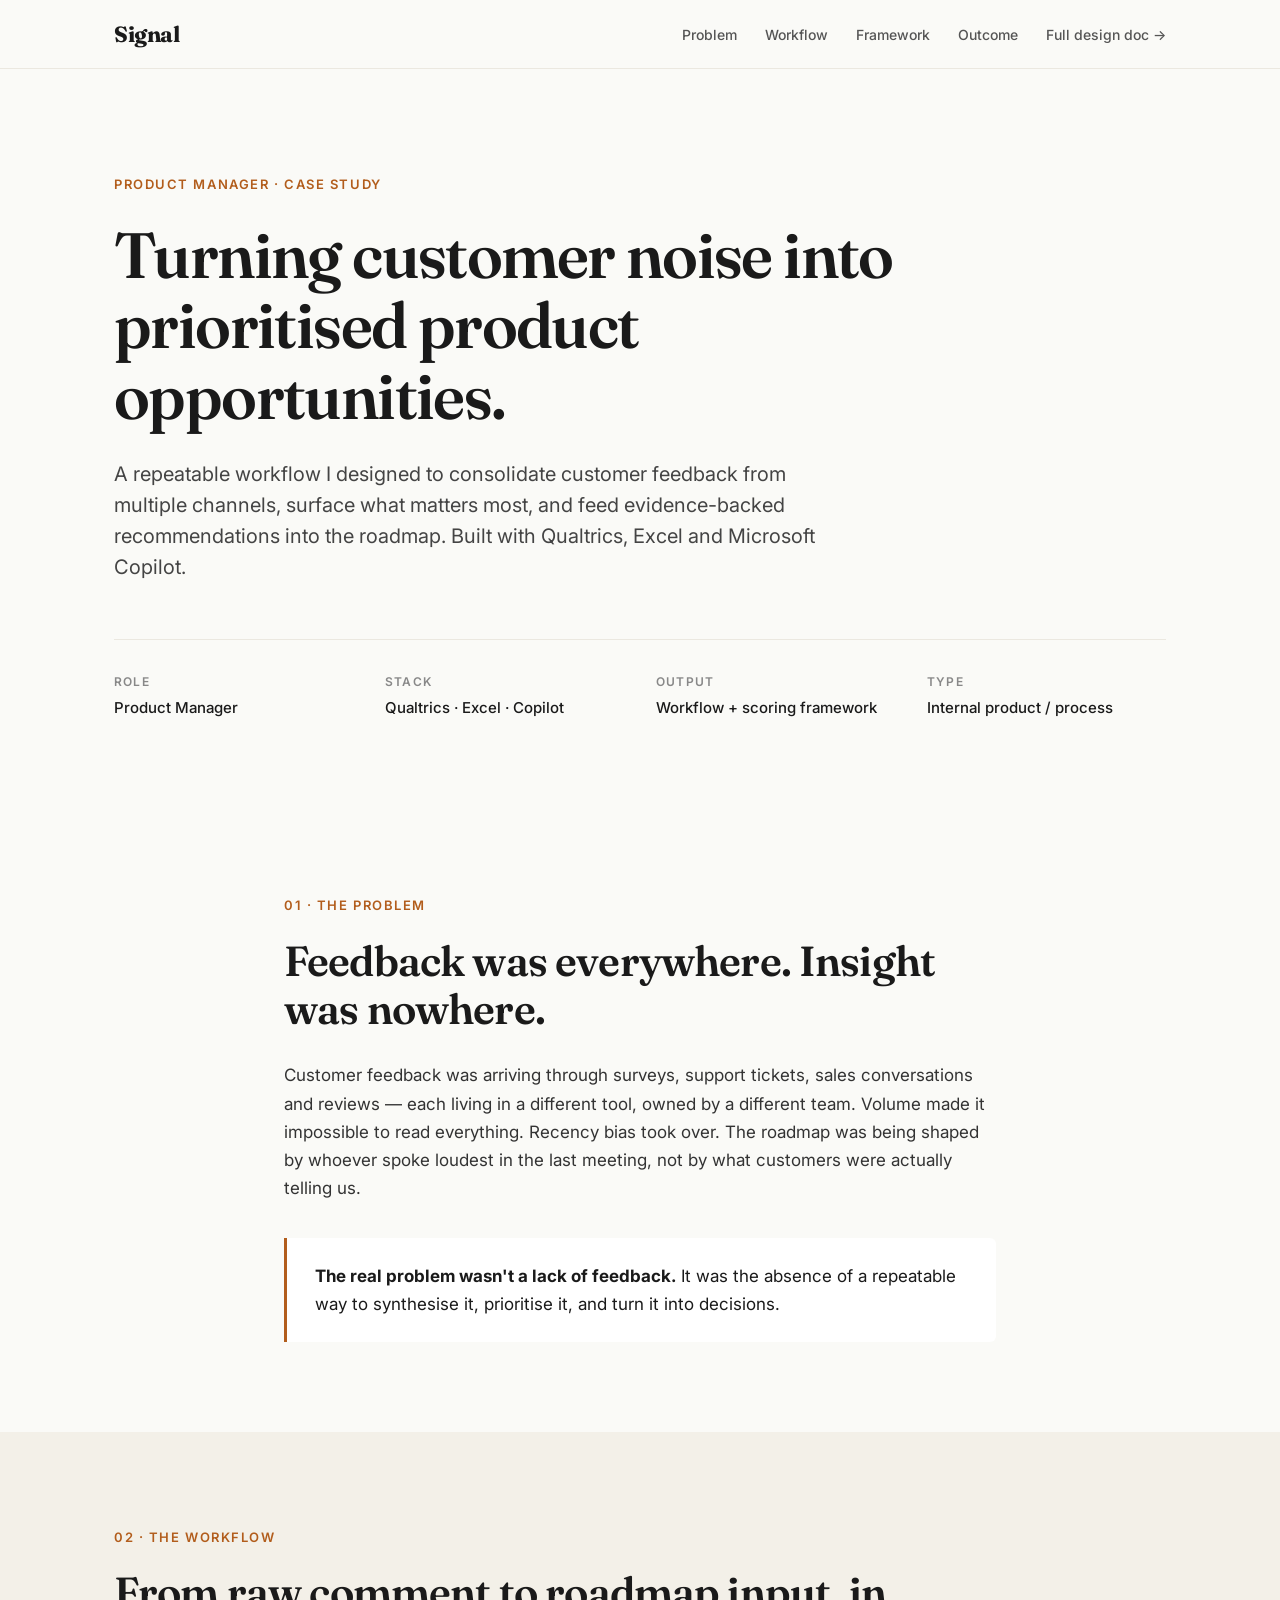
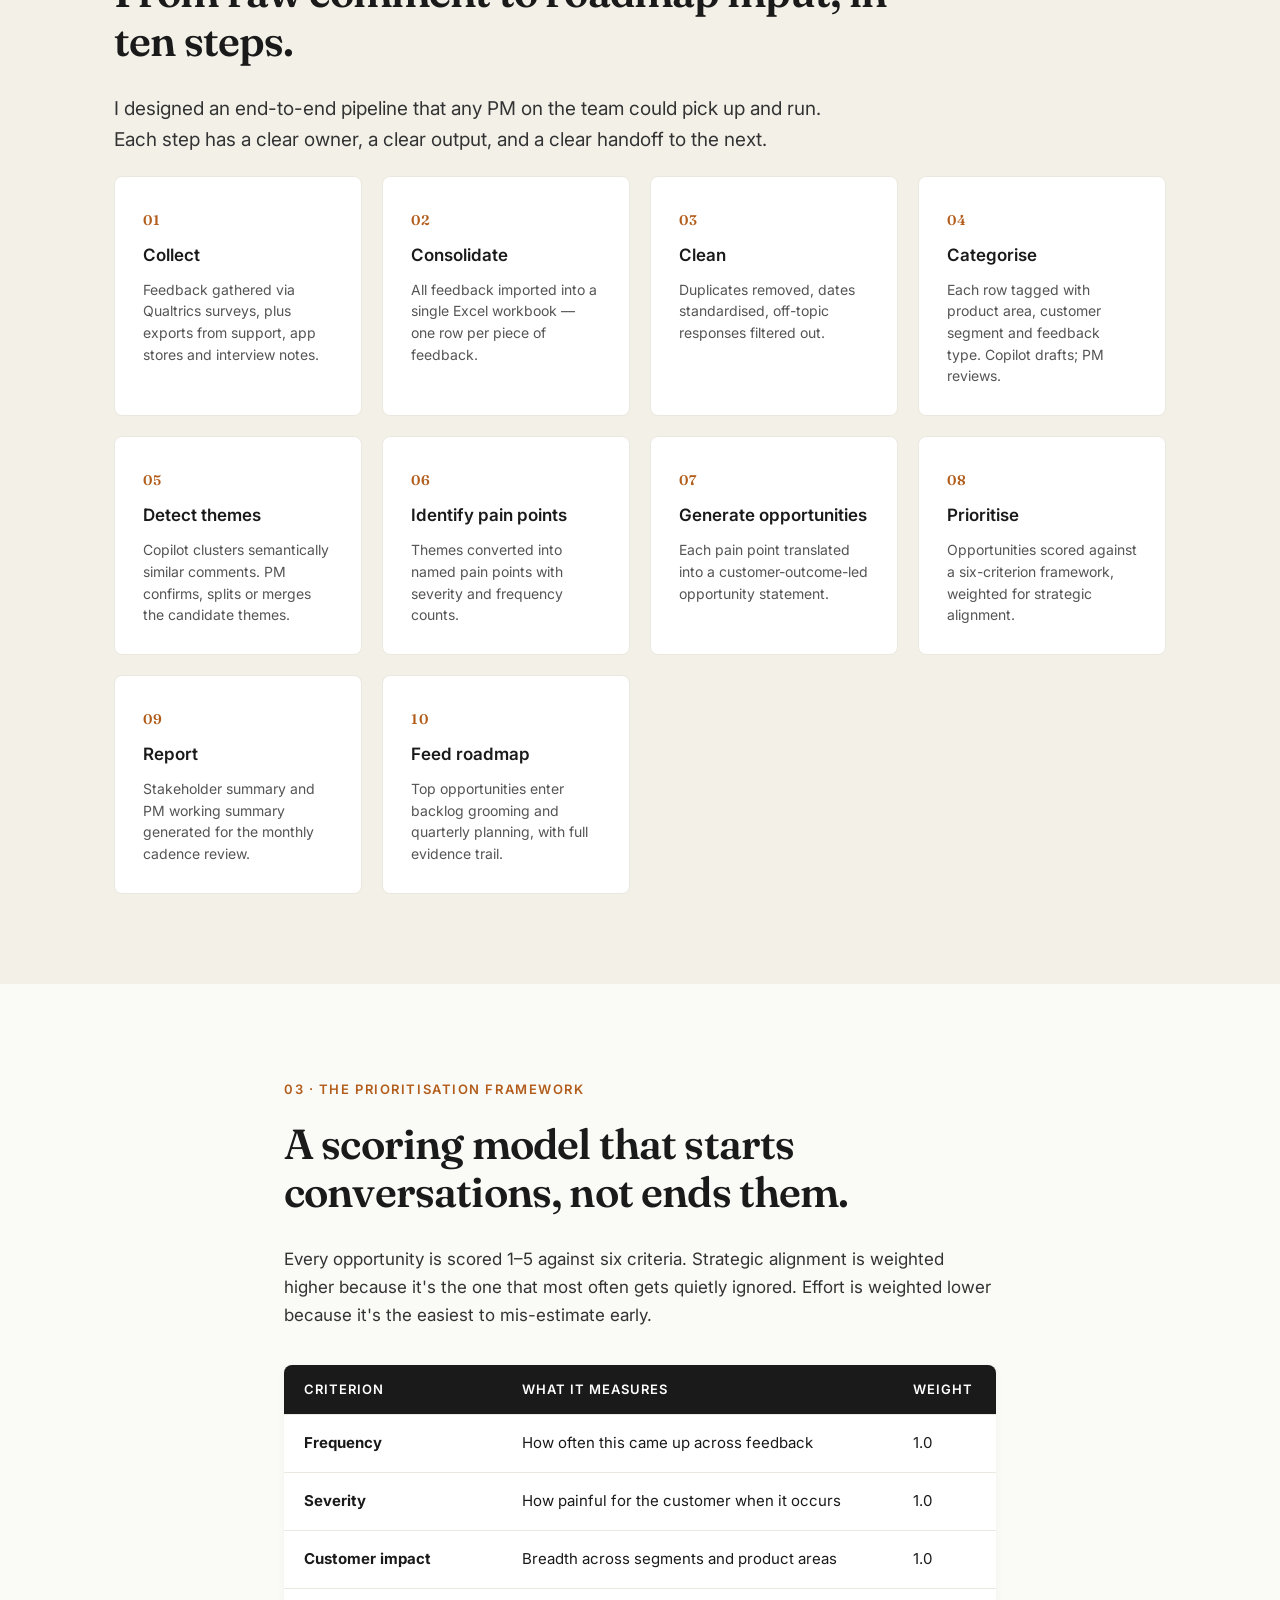
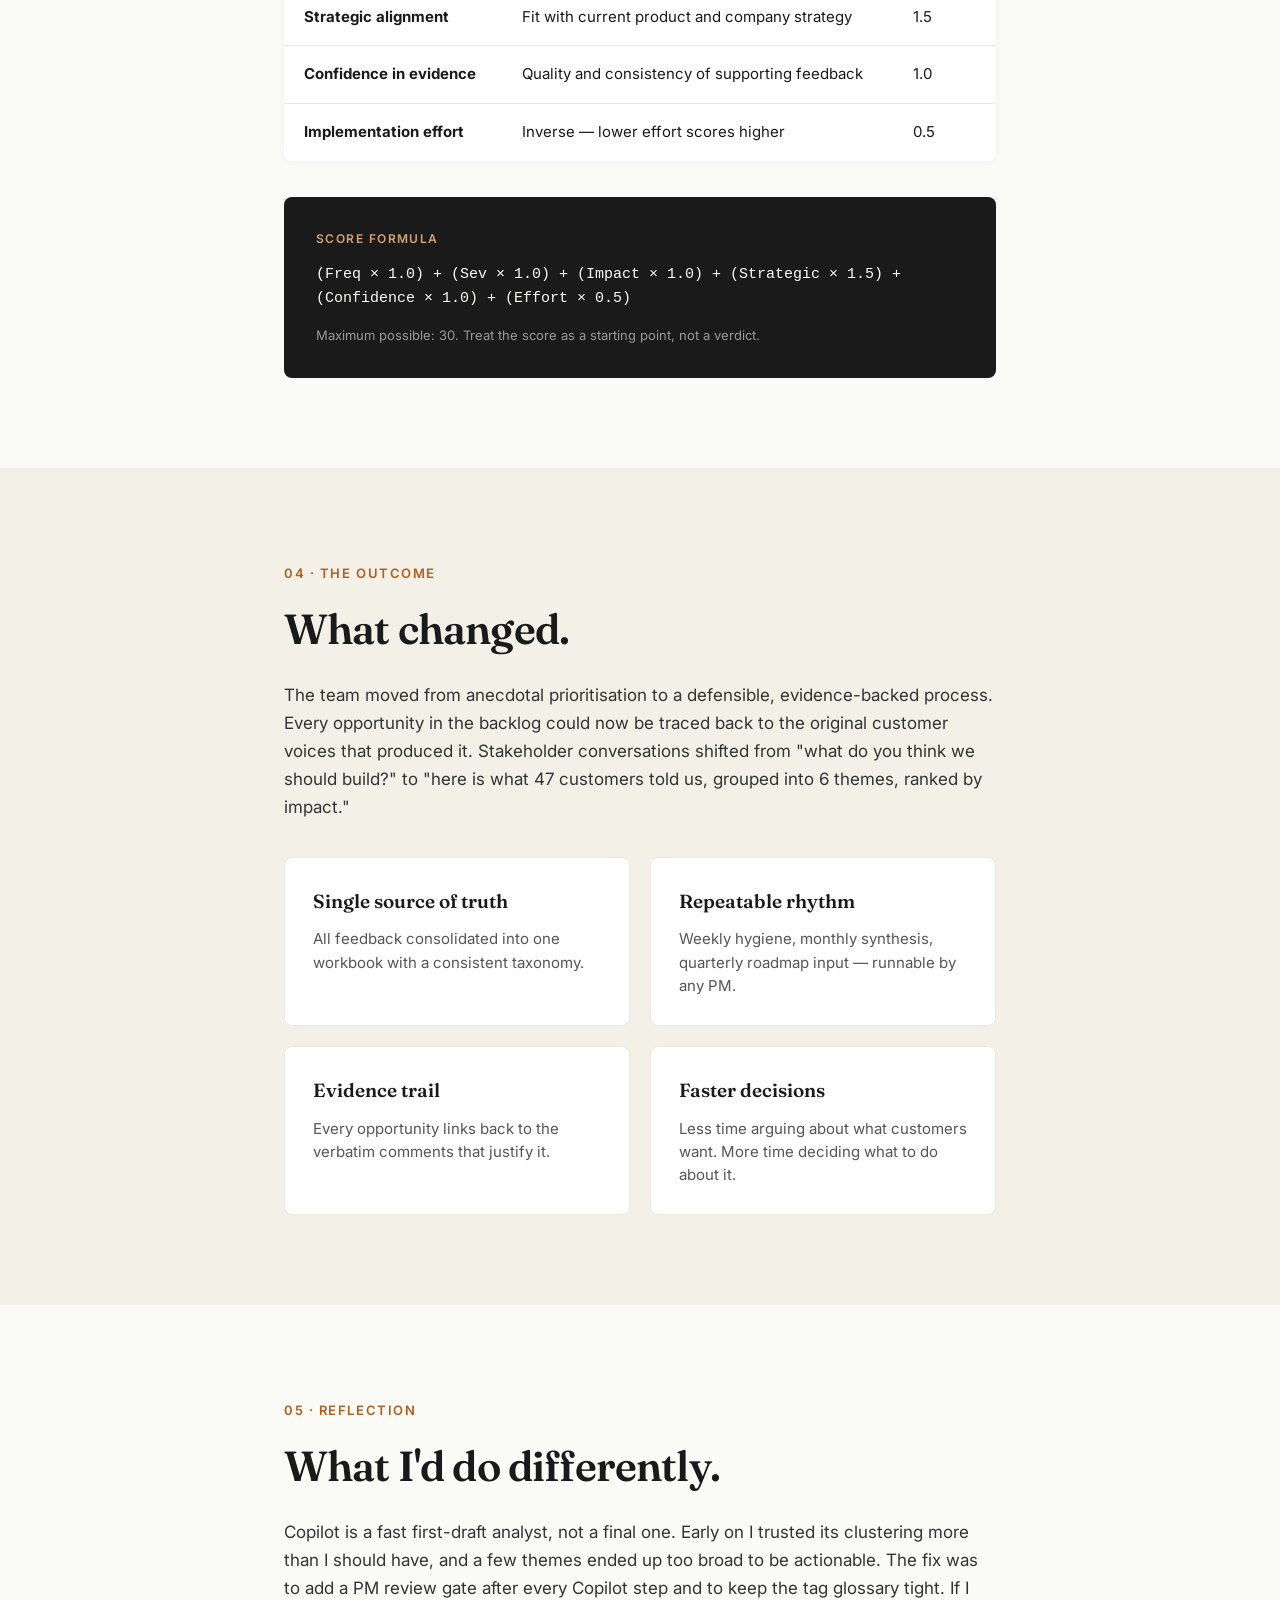
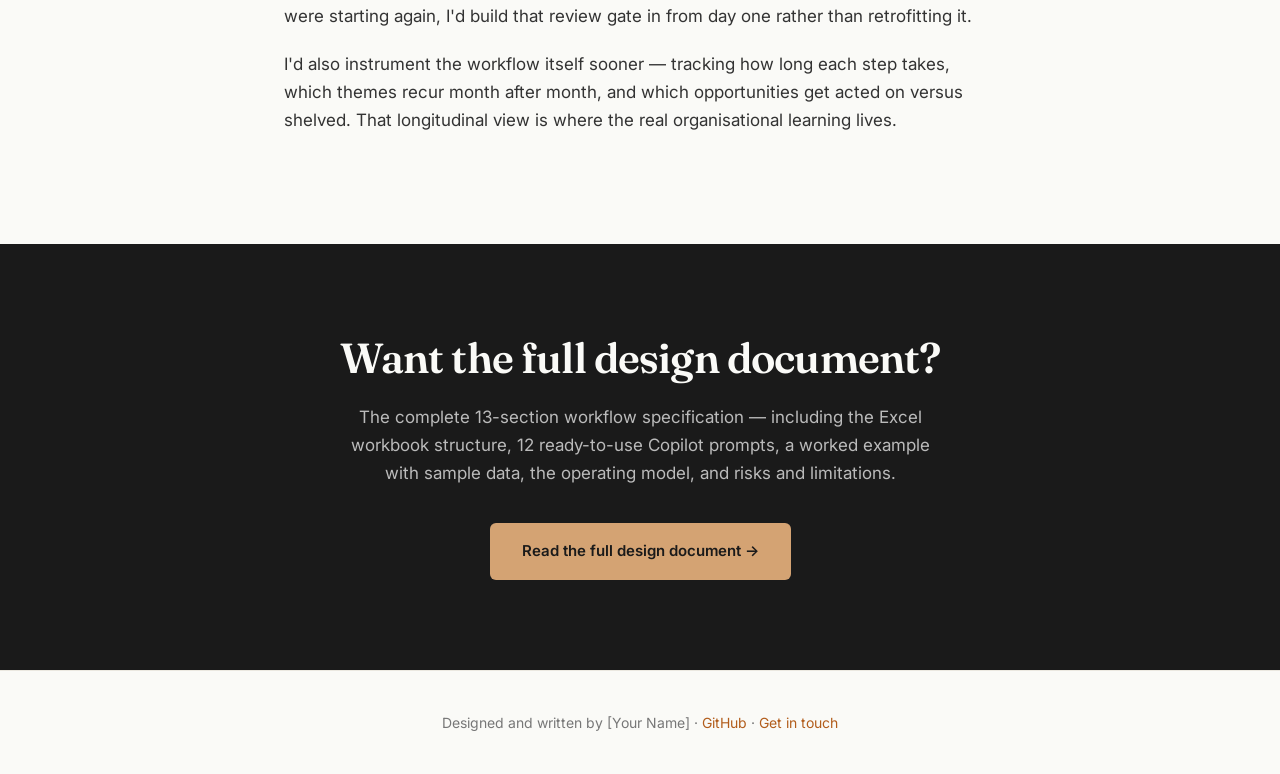
==== index.html @ f6055f36 "Add files via upload" ====
<!DOCTYPE html>
<html lang="en">
<head>
<meta charset="UTF-8">
<meta name="viewport" content="width=device-width, initial-scale=1.0">
<title>Product Feedback Analyser — A PM Case Study</title>
<meta name="description" content="A repeatable workflow for turning raw customer feedback into prioritised product opportunities, using Qualtrics, Excel and Microsoft Copilot.">
<link rel="preconnect" href="https://fonts.googleapis.com">
<link rel="preconnect" href="https://fonts.gstatic.com" crossorigin>
<link href="https://fonts.googleapis.com/css2?family=Inter:wght@400;500;600;700&family=Fraunces:opsz,wght@9..144,400;9..144,600;9..144,700&display=swap" rel="stylesheet">
<link rel="stylesheet" href="style.css">
</head>
<body>

<header class="site-header">
  <div class="container">
    <a href="/" class="logo">Signal</a>
    <nav>
      <a href="#problem">Problem</a>
      <a href="#workflow">Workflow</a>
      <a href="#framework">Framework</a>
      <a href="#outcome">Outcome</a>
      <a href="full-design.html">Full design doc →</a>
    </nav>
  </div>
</header>

<main>

<section class="hero">
  <div class="container">
    <span class="eyebrow">Product Manager · Case Study</span>
    <h1>Turning customer noise into prioritised product opportunities.</h1>
    <p class="lede">A repeatable workflow I designed to consolidate customer feedback from multiple channels, surface what matters most, and feed evidence-backed recommendations into the roadmap. Built with Qualtrics, Excel and Microsoft Copilot.</p>
    <div class="meta-grid">
      <div><span class="meta-label">Role</span><span class="meta-value">Product Manager</span></div>
      <div><span class="meta-label">Stack</span><span class="meta-value">Qualtrics · Excel · Copilot</span></div>
      <div><span class="meta-label">Output</span><span class="meta-value">Workflow + scoring framework</span></div>
      <div><span class="meta-label">Type</span><span class="meta-value">Internal product / process</span></div>
    </div>
  </div>
</section>

<section id="problem" class="section">
  <div class="container narrow">
    <span class="section-tag">01 · The problem</span>
    <h2>Feedback was everywhere. Insight was nowhere.</h2>
    <p>Customer feedback was arriving through surveys, support tickets, sales conversations and reviews — each living in a different tool, owned by a different team. Volume made it impossible to read everything. Recency bias took over. The roadmap was being shaped by whoever spoke loudest in the last meeting, not by what customers were actually telling us.</p>
    <div class="callout">
      <strong>The real problem wasn't a lack of feedback.</strong> It was the absence of a repeatable way to synthesise it, prioritise it, and turn it into decisions.
    </div>
  </div>
</section>

<section id="workflow" class="section section-alt">
  <div class="container">
    <span class="section-tag">02 · The workflow</span>
    <h2>From raw comment to roadmap input, in ten steps.</h2>
    <p class="section-intro">I designed an end-to-end pipeline that any PM on the team could pick up and run. Each step has a clear owner, a clear output, and a clear handoff to the next.</p>

    <div class="workflow-grid">
      <div class="workflow-step"><span class="step-num">01</span><h3>Collect</h3><p>Feedback gathered via Qualtrics surveys, plus exports from support, app stores and interview notes.</p></div>
      <div class="workflow-step"><span class="step-num">02</span><h3>Consolidate</h3><p>All feedback imported into a single Excel workbook — one row per piece of feedback.</p></div>
      <div class="workflow-step"><span class="step-num">03</span><h3>Clean</h3><p>Duplicates removed, dates standardised, off-topic responses filtered out.</p></div>
      <div class="workflow-step"><span class="step-num">04</span><h3>Categorise</h3><p>Each row tagged with product area, customer segment and feedback type. Copilot drafts; PM reviews.</p></div>
      <div class="workflow-step"><span class="step-num">05</span><h3>Detect themes</h3><p>Copilot clusters semantically similar comments. PM confirms, splits or merges the candidate themes.</p></div>
      <div class="workflow-step"><span class="step-num">06</span><h3>Identify pain points</h3><p>Themes converted into named pain points with severity and frequency counts.</p></div>
      <div class="workflow-step"><span class="step-num">07</span><h3>Generate opportunities</h3><p>Each pain point translated into a customer-outcome-led opportunity statement.</p></div>
      <div class="workflow-step"><span class="step-num">08</span><h3>Prioritise</h3><p>Opportunities scored against a six-criterion framework, weighted for strategic alignment.</p></div>
      <div class="workflow-step"><span class="step-num">09</span><h3>Report</h3><p>Stakeholder summary and PM working summary generated for the monthly cadence review.</p></div>
      <div class="workflow-step"><span class="step-num">10</span><h3>Feed roadmap</h3><p>Top opportunities enter backlog grooming and quarterly planning, with full evidence trail.</p></div>
    </div>
  </div>
</section>

<section id="framework" class="section">
  <div class="container narrow">
    <span class="section-tag">03 · The prioritisation framework</span>
    <h2>A scoring model that starts conversations, not ends them.</h2>
    <p>Every opportunity is scored 1–5 against six criteria. Strategic alignment is weighted higher because it's the one that most often gets quietly ignored. Effort is weighted lower because it's the easiest to mis-estimate early.</p>

    <table class="framework-table">
      <thead><tr><th>Criterion</th><th>What it measures</th><th>Weight</th></tr></thead>
      <tbody>
        <tr><td><strong>Frequency</strong></td><td>How often this came up across feedback</td><td>1.0</td></tr>
        <tr><td><strong>Severity</strong></td><td>How painful for the customer when it occurs</td><td>1.0</td></tr>
        <tr><td><strong>Customer impact</strong></td><td>Breadth across segments and product areas</td><td>1.0</td></tr>
        <tr><td><strong>Strategic alignment</strong></td><td>Fit with current product and company strategy</td><td>1.5</td></tr>
        <tr><td><strong>Confidence in evidence</strong></td><td>Quality and consistency of supporting feedback</td><td>1.0</td></tr>
        <tr><td><strong>Implementation effort</strong></td><td>Inverse — lower effort scores higher</td><td>0.5</td></tr>
      </tbody>
    </table>

    <div class="formula-box">
      <span class="formula-label">Score formula</span>
      <code>(Freq × 1.0) + (Sev × 1.0) + (Impact × 1.0) + (Strategic × 1.5) + (Confidence × 1.0) + (Effort × 0.5)</code>
      <span class="formula-meta">Maximum possible: 30. Treat the score as a starting point, not a verdict.</span>
    </div>
  </div>
</section>

<section id="outcome" class="section section-alt">
  <div class="container narrow">
    <span class="section-tag">04 · The outcome</span>
    <h2>What changed.</h2>
    <p>The team moved from anecdotal prioritisation to a defensible, evidence-backed process. Every opportunity in the backlog could now be traced back to the original customer voices that produced it. Stakeholder conversations shifted from "what do you think we should build?" to "here is what 47 customers told us, grouped into 6 themes, ranked by impact."</p>

    <div class="outcome-grid">
      <div class="outcome-card"><h3>Single source of truth</h3><p>All feedback consolidated into one workbook with a consistent taxonomy.</p></div>
      <div class="outcome-card"><h3>Repeatable rhythm</h3><p>Weekly hygiene, monthly synthesis, quarterly roadmap input — runnable by any PM.</p></div>
      <div class="outcome-card"><h3>Evidence trail</h3><p>Every opportunity links back to the verbatim comments that justify it.</p></div>
      <div class="outcome-card"><h3>Faster decisions</h3><p>Less time arguing about what customers want. More time deciding what to do about it.</p></div>
    </div>
  </div>
</section>

<section class="section">
  <div class="container narrow">
    <span class="section-tag">05 · Reflection</span>
    <h2>What I'd do differently.</h2>
    <p>Copilot is a fast first-draft analyst, not a final one. Early on I trusted its clustering more than I should have, and a few themes ended up too broad to be actionable. The fix was to add a PM review gate after every Copilot step and to keep the tag glossary tight. If I were starting again, I'd build that review gate in from day one rather than retrofitting it.</p>
    <p>I'd also instrument the workflow itself sooner — tracking how long each step takes, which themes recur month after month, and which opportunities get acted on versus shelved. That longitudinal view is where the real organisational learning lives.</p>
  </div>
</section>

<section class="section section-cta">
  <div class="container narrow">
    <h2>Want the full design document?</h2>
    <p>The complete 13-section workflow specification — including the Excel workbook structure, 12 ready-to-use Copilot prompts, a worked example with sample data, the operating model, and risks and limitations.</p>
    <a href="full-design.html" class="btn">Read the full design document →</a>
  </div>
</section>

</main>

<footer class="site-footer">
  <div class="container">
    <p>Designed and written by [Your Name] · <a href="https://github.com/[your-username]">GitHub</a> · <a href="mailto:[your-email]">Get in touch</a></p>
  </div>
</footer>

</body>
</html>
---- style.css ----
/* Reset & base */
* { margin: 0; padding: 0; box-sizing: border-box; }
html { scroll-behavior: smooth; }
body {
  font-family: 'Inter', -apple-system, BlinkMacSystemFont, sans-serif;
  font-size: 17px;
  line-height: 1.65;
  color: #1a1a1a;
  background: #fafaf7;
  -webkit-font-smoothing: antialiased;
}

/* Layout */
.container { max-width: 1100px; margin: 0 auto; padding: 0 24px; }
.container.narrow { max-width: 760px; }

/* Header */
.site-header {
  position: sticky; top: 0; z-index: 50;
  background: rgba(250, 250, 247, 0.92);
  backdrop-filter: blur(12px);
  border-bottom: 1px solid #ebe8e0;
  padding: 16px 0;
}
.site-header .container { display: flex; justify-content: space-between; align-items: center; gap: 24px; flex-wrap: wrap; }
.logo {
  font-family: 'Fraunces', serif;
  font-weight: 700; font-size: 22px;
  color: #1a1a1a; text-decoration: none;
  letter-spacing: -0.02em;
}
nav { display: flex; gap: 28px; flex-wrap: wrap; }
nav a {
  color: #555; text-decoration: none; font-size: 14px; font-weight: 500;
  transition: color 0.2s;
}
nav a:hover { color: #1a1a1a; }

/* Hero */
.hero { padding: 100px 0 80px; }
.eyebrow {
  display: inline-block;
  font-size: 13px; font-weight: 600;
  text-transform: uppercase; letter-spacing: 0.12em;
  color: #b25d1c;
  margin-bottom: 24px;
}
.hero h1 {
  font-family: 'Fraunces', serif;
  font-size: clamp(36px, 6vw, 64px);
  font-weight: 600;
  line-height: 1.1;
  letter-spacing: -0.025em;
  margin-bottom: 28px;
  max-width: 900px;
}
.lede {
  font-size: 20px; line-height: 1.55;
  color: #444; max-width: 720px;
  margin-bottom: 56px;
}
.meta-grid {
  display: grid;
  grid-template-columns: repeat(auto-fit, minmax(180px, 1fr));
  gap: 32px;
  padding-top: 32px;
  border-top: 1px solid #ebe8e0;
}
.meta-grid > div { display: flex; flex-direction: column; gap: 4px; }
.meta-label {
  font-size: 12px; font-weight: 600;
  text-transform: uppercase; letter-spacing: 0.1em;
  color: #888;
}
.meta-value { font-size: 15px; font-weight: 500; color: #1a1a1a; }

/* Sections */
.section { padding: 90px 0; }
.section-alt { background: #f3f0e8; }
.section-tag {
  display: inline-block;
  font-size: 13px; font-weight: 600;
  text-transform: uppercase; letter-spacing: 0.12em;
  color: #b25d1c; margin-bottom: 20px;
}
.section h2 {
  font-family: 'Fraunces', serif;
  font-size: clamp(28px, 4vw, 42px);
  font-weight: 600;
  line-height: 1.15;
  letter-spacing: -0.02em;
  margin-bottom: 28px;
  max-width: 800px;
}
.section p { margin-bottom: 20px; color: #333; }
.section-intro { font-size: 19px; color: #555; max-width: 720px; margin-bottom: 56px; }

/* Callout */
.callout {
  background: #fff;
  border-left: 3px solid #b25d1c;
  padding: 24px 28px;
  margin-top: 36px;
  font-size: 17px;
  border-radius: 0 6px 6px 0;
}
.callout strong { color: #1a1a1a; }

/* Workflow grid */
.workflow-grid {
  display: grid;
  grid-template-columns: repeat(auto-fill, minmax(240px, 1fr));
  gap: 20px;
}
.workflow-step {
  background: #fff;
  padding: 28px;
  border-radius: 8px;
  border: 1px solid #ebe8e0;
  transition: transform 0.2s, box-shadow 0.2s;
}
.workflow-step:hover {
  transform: translateY(-2px);
  box-shadow: 0 8px 24px rgba(0,0,0,0.06);
}
.step-num {
  font-family: 'Fraunces', serif;
  font-size: 14px; font-weight: 600;
  color: #b25d1c;
  letter-spacing: 0.05em;
}
.workflow-step h3 {
  font-size: 17px; font-weight: 600;
  margin: 8px 0 10px;
  color: #1a1a1a;
}
.workflow-step p {
  font-size: 14px; line-height: 1.55;
  color: #555; margin: 0;
}

/* Framework table */
.framework-table {
  width: 100%;
  border-collapse: collapse;
  margin: 36px 0;
  background: #fff;
  border-radius: 8px;
  overflow: hidden;
  box-shadow: 0 2px 8px rgba(0,0,0,0.04);
}
.framework-table th {
  background: #1a1a1a;
  color: #fff;
  text-align: left;
  padding: 14px 20px;
  font-size: 13px;
  font-weight: 600;
  text-transform: uppercase;
  letter-spacing: 0.08em;
}
.framework-table td {
  padding: 16px 20px;
  border-top: 1px solid #ebe8e0;
  font-size: 15px;
  vertical-align: top;
}
.framework-table tbody tr:hover { background: #fafaf7; }

/* Formula box */
.formula-box {
  background: #1a1a1a;
  color: #fafaf7;
  padding: 32px;
  border-radius: 8px;
  margin-top: 32px;
  display: flex;
  flex-direction: column;
  gap: 14px;
}
.formula-label {
  font-size: 12px; font-weight: 600;
  text-transform: uppercase; letter-spacing: 0.12em;
  color: #d4a373;
}
.formula-box code {
  font-family: 'SF Mono', Menlo, Monaco, monospace;
  font-size: 15px;
  color: #fafaf7;
  line-height: 1.6;
  background: none;
}
.formula-meta { font-size: 13px; color: #999; }

/* Outcome grid */
.outcome-grid {
  display: grid;
  grid-template-columns: repeat(auto-fit, minmax(240px, 1fr));
  gap: 20px;
  margin-top: 36px;
}
.outcome-card {
  background: #fff;
  padding: 28px;
  border-radius: 8px;
  border: 1px solid #ebe8e0;
}
.outcome-card h3 {
  font-family: 'Fraunces', serif;
  font-size: 19px; font-weight: 600;
  margin-bottom: 10px;
}
.outcome-card p { font-size: 15px; color: #555; margin: 0; line-height: 1.55; }

/* CTA section */
.section-cta {
  background: #1a1a1a;
  color: #fafaf7;
  text-align: center;
}
.section-cta h2 { color: #fafaf7; margin: 0 auto 20px; }
.section-cta p { color: #bbb; max-width: 600px; margin: 0 auto 36px; }
.btn {
  display: inline-block;
  background: #d4a373;
  color: #1a1a1a;
  padding: 16px 32px;
  border-radius: 6px;
  text-decoration: none;
  font-weight: 600;
  font-size: 15px;
  transition: transform 0.2s, background 0.2s;
}
.btn:hover { background: #c89260; transform: translateY(-1px); }

/* Footer */
.site-footer {
  padding: 40px 0;
  border-top: 1px solid #ebe8e0;
  background: #fafaf7;
}
.site-footer p {
  font-size: 14px; color: #777;
  text-align: center; margin: 0;
}
.site-footer a { color: #b25d1c; text-decoration: none; }
.site-footer a:hover { text-decoration: underline; }

/* Markdown page styling */
.markdown-body {
  max-width: 800px;
  margin: 0 auto;
  padding: 60px 24px 100px;
}
.markdown-body h1 {
  font-family: 'Fraunces', serif;
  font-size: 40px;
  font-weight: 600;
  line-height: 1.15;
  letter-spacing: -0.02em;
  margin-bottom: 32px;
}
.markdown-body h2 {
  font-family: 'Fraunces', serif;
  font-size: 28px;
  font-weight: 600;
  margin: 56px 0 20px;
  padding-bottom: 12px;
  border-bottom: 1px solid #ebe8e0;
}
.markdown-body h3 {
  font-size: 20px;
  font-weight: 600;
  margin: 36px 0 14px;
}
.markdown-body p, .markdown-body ul, .markdown-body ol { margin-bottom: 18px; }
.markdown-body ul, .markdown-body ol { padding-left: 24px; }
.markdown-body li { margin-bottom: 8px; }
.markdown-body table {
  width: 100%;
  border-collapse: collapse;
  margin: 24px 0;
  font-size: 15px;
  background: #fff;
}
.markdown-body th, .markdown-body td {
  padding: 12px 16px;
  text-align: left;
  border: 1px solid #ebe8e0;
  vertical-align: top;
}
.markdown-body th {
  background: #f3f0e8;
  font-weight: 600;
  font-size: 13px;
  text-transform: uppercase;
  letter-spacing: 0.05em;
}
.markdown-body code {
  background: #f3f0e8;
  padding: 2px 6px;
  border-radius: 3px;
  font-family: 'SF Mono', Menlo, monospace;
  font-size: 14px;
}
.markdown-body pre {
  background: #1a1a1a;
  color: #fafaf7;
  padding: 20px;
  border-radius: 6px;
  overflow-x: auto;
  margin: 20px 0;
}
.markdown-body pre code { background: none; padding: 0; color: inherit; }
.markdown-body blockquote {
  border-left: 3px solid #b25d1c;
  padding: 8px 20px;
  margin: 20px 0;
  color: #555;
  background: #f3f0e8;
}
.markdown-body hr {
  border: 0;
  border-top: 1px solid #ebe8e0;
  margin: 48px 0;
}

/* Mobile */
@media (max-width: 640px) {
  .hero { padding: 60px 0 50px; }
  .section { padding: 60px 0; }
  nav { gap: 16px; font-size: 13px; }
  nav a { font-size: 13px; }
  .lede { font-size: 17px; margin-bottom: 36px; }
}
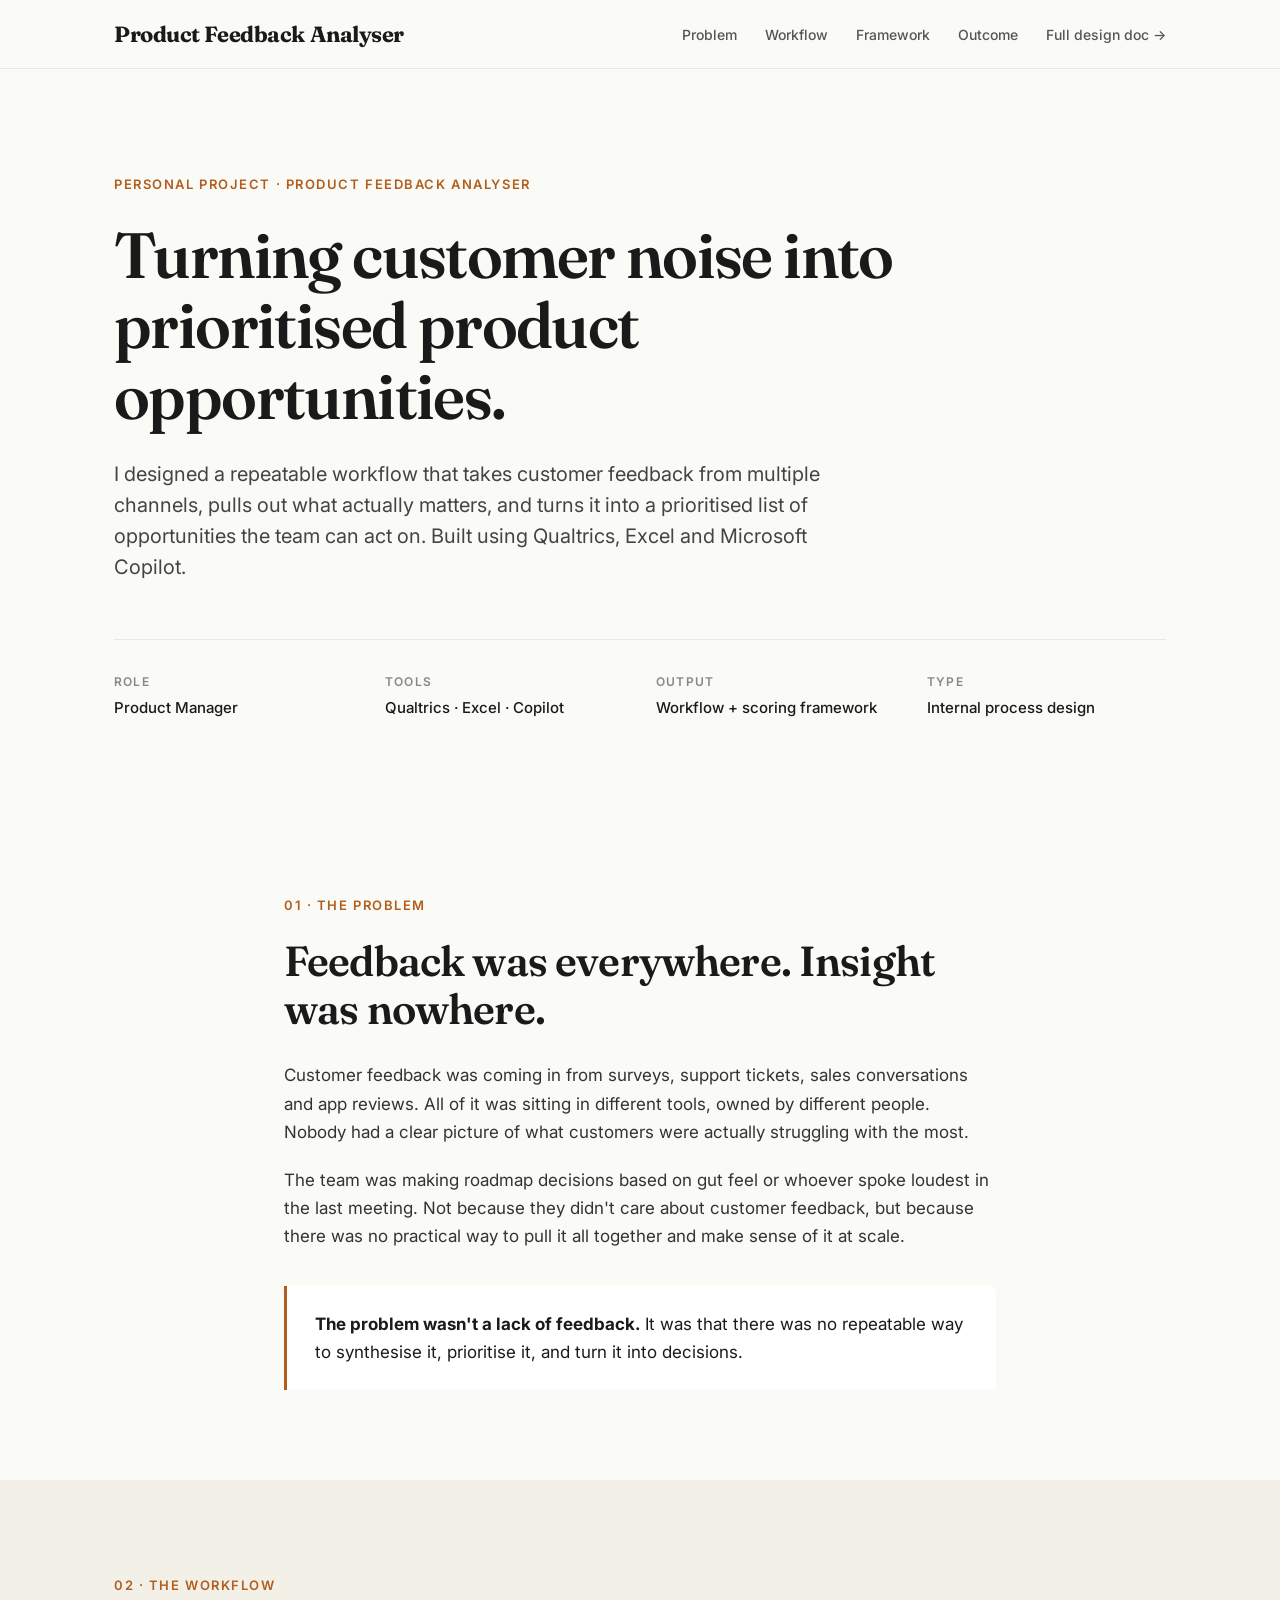
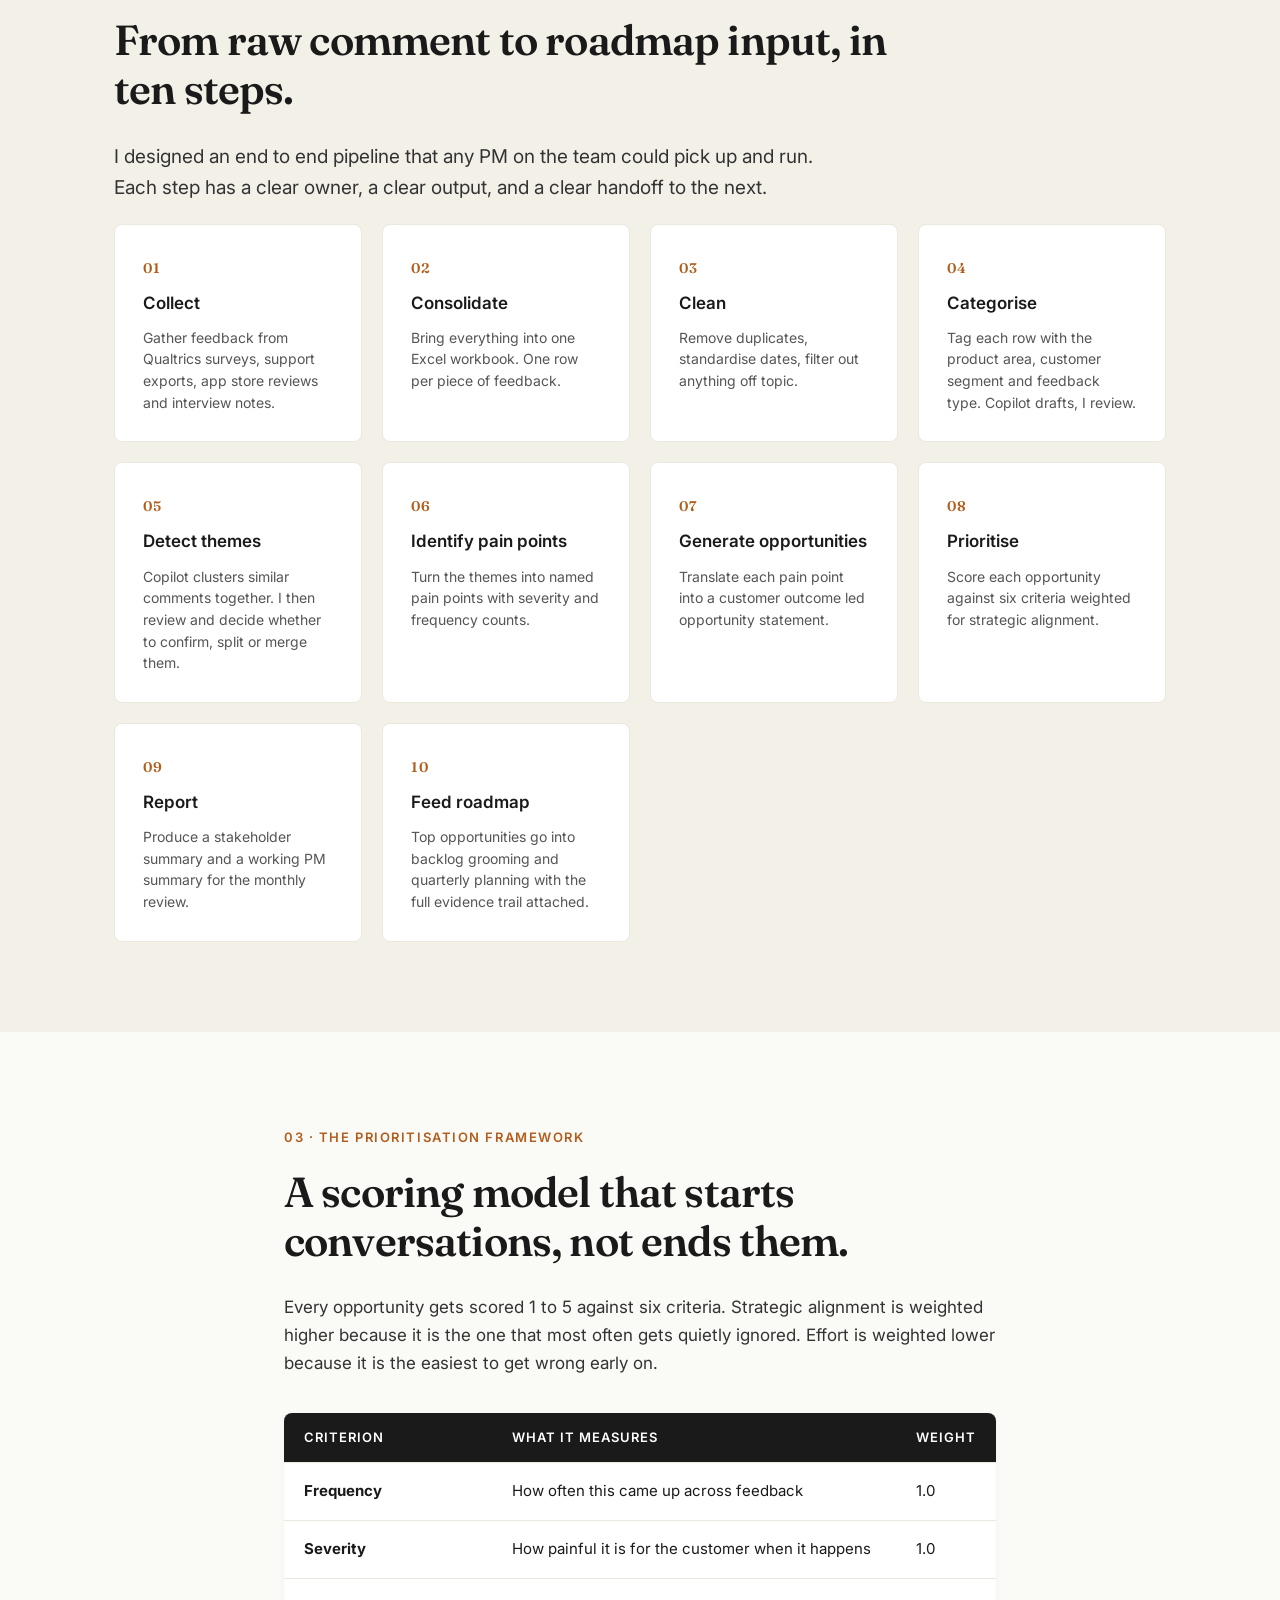
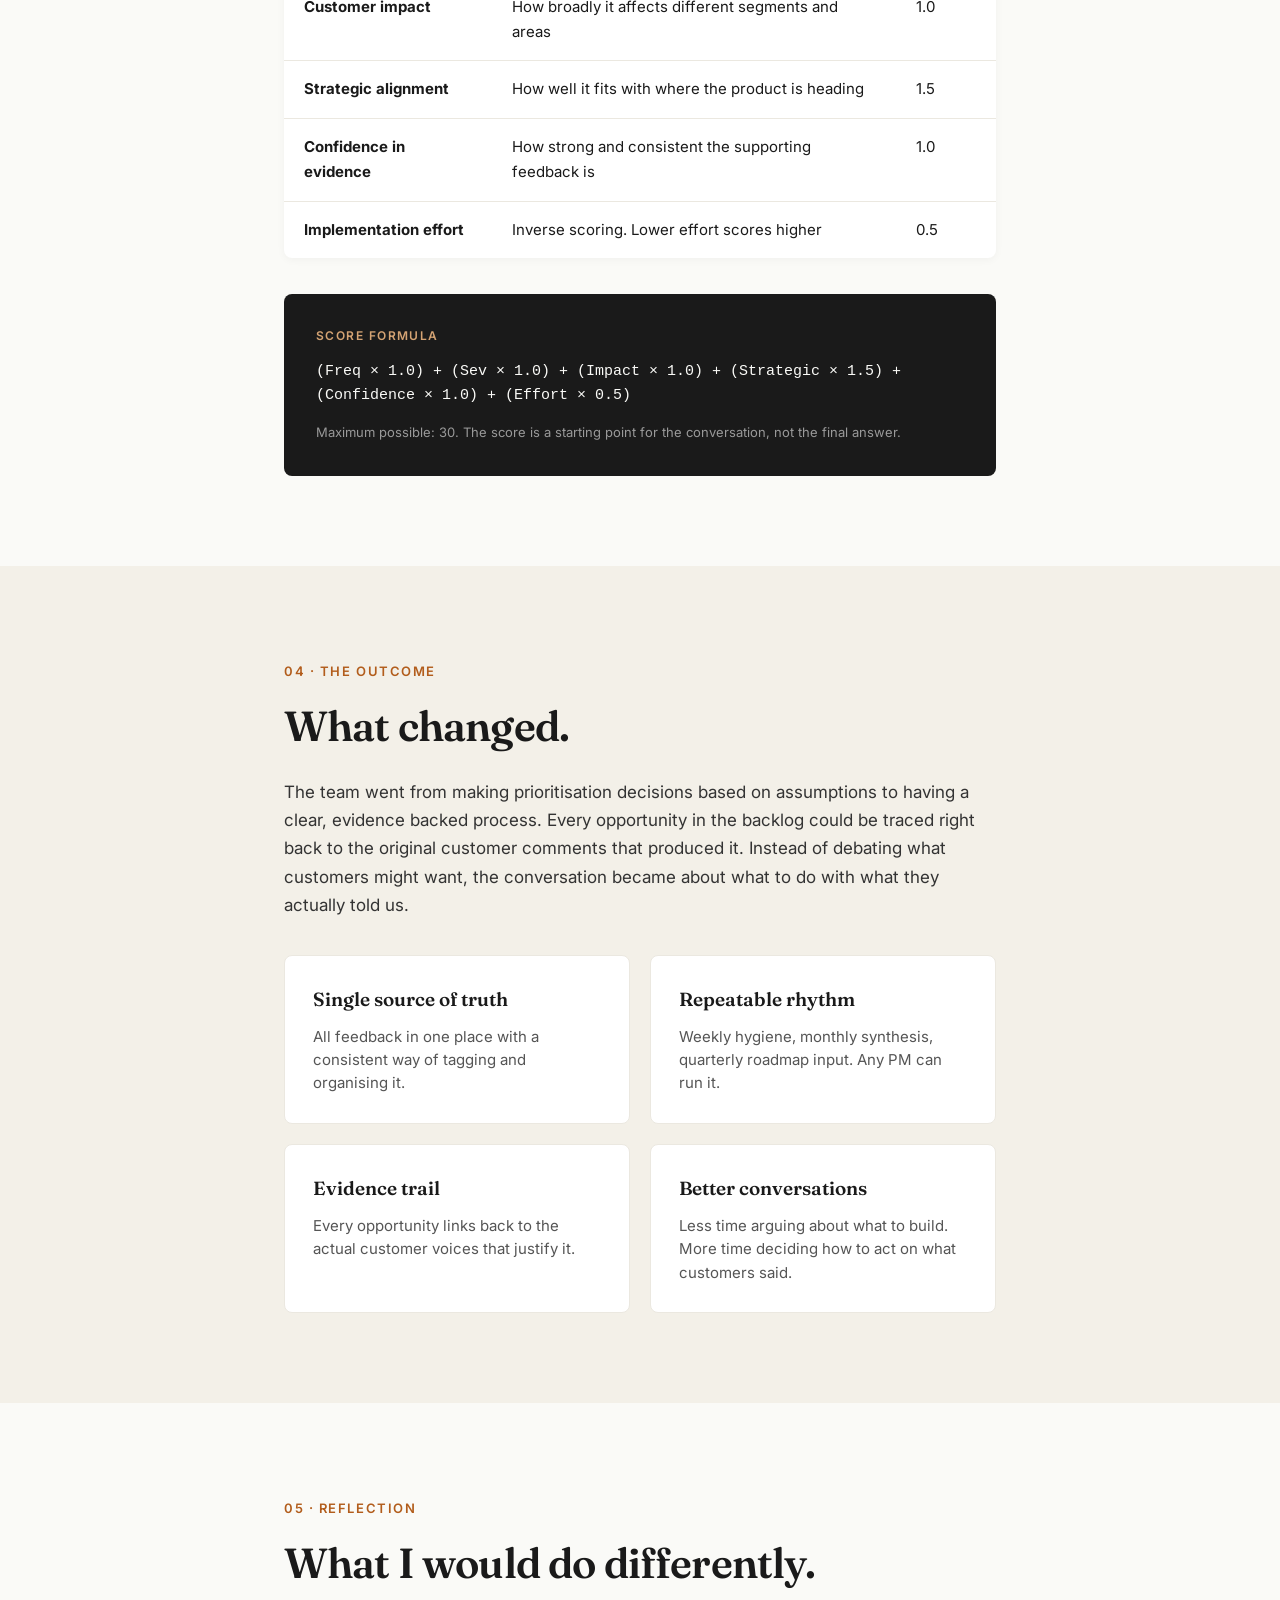
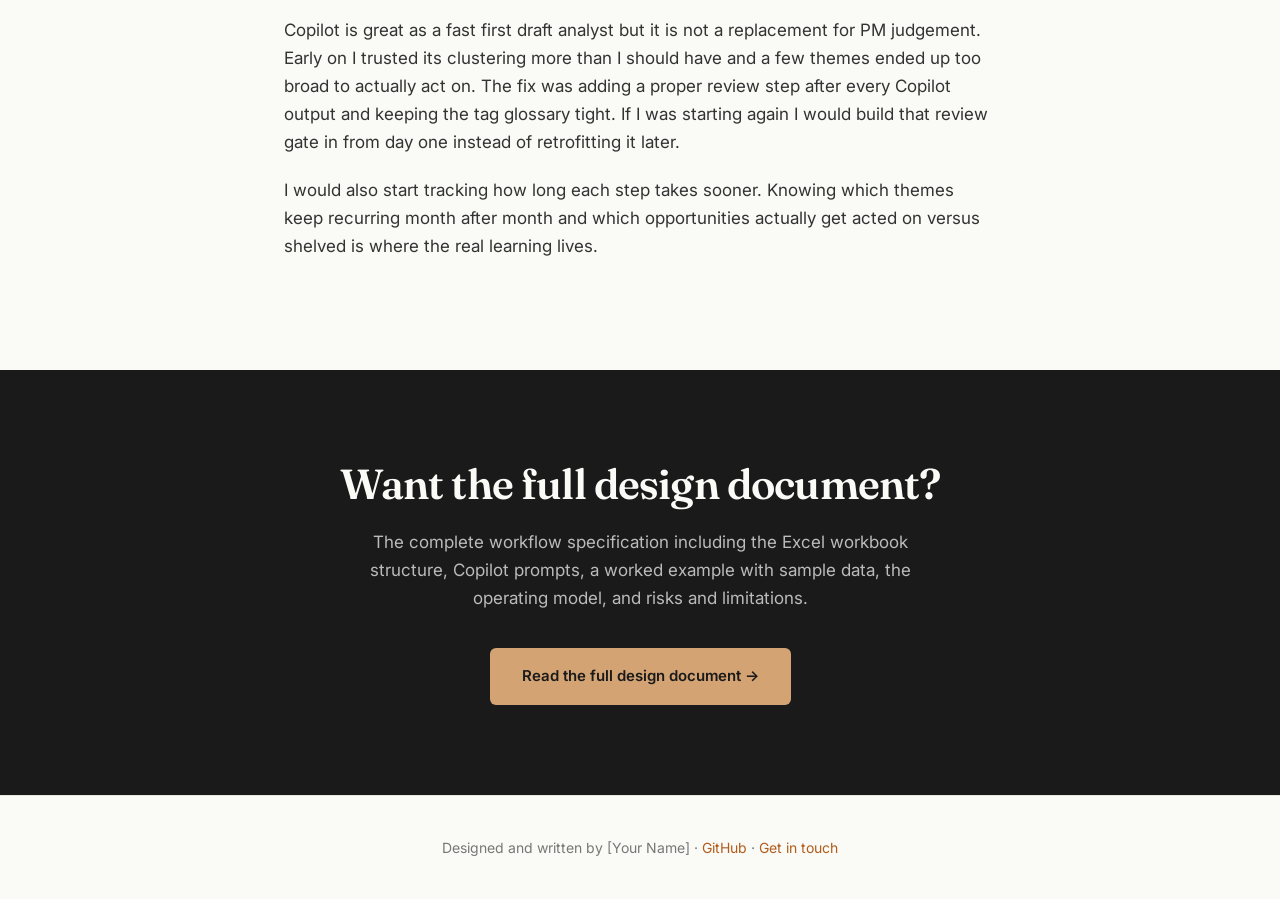
==== commit bea6b03a: "Update project title and descriptions in index.html" ====
--- a/index.html
+++ b/index.html
@@ -3,7 +3,7 @@
 <head>
 <meta charset="UTF-8">
 <meta name="viewport" content="width=device-width, initial-scale=1.0">
-<title>Product Feedback Analyser — A PM Case Study</title>
+<title>Product Feedback Analyser — Personal Project</title>
 <meta name="description" content="A repeatable workflow for turning raw customer feedback into prioritised product opportunities, using Qualtrics, Excel and Microsoft Copilot.">
 <link rel="preconnect" href="https://fonts.googleapis.com">
 <link rel="preconnect" href="https://fonts.gstatic.com" crossorigin>
@@ -14,7 +14,7 @@
 
 <header class="site-header">
   <div class="container">
-    <a href="/" class="logo">Signal</a>
+    <a href="/" class="logo">Product Feedback Analyser</a>
     <nav>
       <a href="#problem">Problem</a>
       <a href="#workflow">Workflow</a>
@@ -29,14 +29,14 @@
 
 <section class="hero">
   <div class="container">
-    <span class="eyebrow">Product Manager · Case Study</span>
+    <span class="eyebrow">Personal project · Product Feedback Analyser</span>
     <h1>Turning customer noise into prioritised product opportunities.</h1>
-    <p class="lede">A repeatable workflow I designed to consolidate customer feedback from multiple channels, surface what matters most, and feed evidence-backed recommendations into the roadmap. Built with Qualtrics, Excel and Microsoft Copilot.</p>
+    <p class="lede">I designed a repeatable workflow that takes customer feedback from multiple channels, pulls out what actually matters, and turns it into a prioritised list of opportunities the team can act on. Built using Qualtrics, Excel and Microsoft Copilot.</p>
     <div class="meta-grid">
       <div><span class="meta-label">Role</span><span class="meta-value">Product Manager</span></div>
-      <div><span class="meta-label">Stack</span><span class="meta-value">Qualtrics · Excel · Copilot</span></div>
+      <div><span class="meta-label">Tools</span><span class="meta-value">Qualtrics · Excel · Copilot</span></div>
       <div><span class="meta-label">Output</span><span class="meta-value">Workflow + scoring framework</span></div>
-      <div><span class="meta-label">Type</span><span class="meta-value">Internal product / process</span></div>
+      <div><span class="meta-label">Type</span><span class="meta-value">Internal process design</span></div>
     </div>
   </div>
 </section>
@@ -45,9 +45,10 @@
   <div class="container narrow">
     <span class="section-tag">01 · The problem</span>
     <h2>Feedback was everywhere. Insight was nowhere.</h2>
-    <p>Customer feedback was arriving through surveys, support tickets, sales conversations and reviews — each living in a different tool, owned by a different team. Volume made it impossible to read everything. Recency bias took over. The roadmap was being shaped by whoever spoke loudest in the last meeting, not by what customers were actually telling us.</p>
+    <p>Customer feedback was coming in from surveys, support tickets, sales conversations and app reviews. All of it was sitting in different tools, owned by different people. Nobody had a clear picture of what customers were actually struggling with the most.</p>
+    <p>The team was making roadmap decisions based on gut feel or whoever spoke loudest in the last meeting. Not because they didn't care about customer feedback, but because there was no practical way to pull it all together and make sense of it at scale.</p>
     <div class="callout">
-      <strong>The real problem wasn't a lack of feedback.</strong> It was the absence of a repeatable way to synthesise it, prioritise it, and turn it into decisions.
+      <strong>The problem wasn't a lack of feedback.</strong> It was that there was no repeatable way to synthesise it, prioritise it, and turn it into decisions.
     </div>
   </div>
 </section>
@@ -56,19 +57,19 @@
   <div class="container">
     <span class="section-tag">02 · The workflow</span>
     <h2>From raw comment to roadmap input, in ten steps.</h2>
-    <p class="section-intro">I designed an end-to-end pipeline that any PM on the team could pick up and run. Each step has a clear owner, a clear output, and a clear handoff to the next.</p>
+    <p class="section-intro">I designed an end to end pipeline that any PM on the team could pick up and run. Each step has a clear owner, a clear output, and a clear handoff to the next.</p>
 
     <div class="workflow-grid">
-      <div class="workflow-step"><span class="step-num">01</span><h3>Collect</h3><p>Feedback gathered via Qualtrics surveys, plus exports from support, app stores and interview notes.</p></div>
-      <div class="workflow-step"><span class="step-num">02</span><h3>Consolidate</h3><p>All feedback imported into a single Excel workbook — one row per piece of feedback.</p></div>
-      <div class="workflow-step"><span class="step-num">03</span><h3>Clean</h3><p>Duplicates removed, dates standardised, off-topic responses filtered out.</p></div>
-      <div class="workflow-step"><span class="step-num">04</span><h3>Categorise</h3><p>Each row tagged with product area, customer segment and feedback type. Copilot drafts; PM reviews.</p></div>
-      <div class="workflow-step"><span class="step-num">05</span><h3>Detect themes</h3><p>Copilot clusters semantically similar comments. PM confirms, splits or merges the candidate themes.</p></div>
-      <div class="workflow-step"><span class="step-num">06</span><h3>Identify pain points</h3><p>Themes converted into named pain points with severity and frequency counts.</p></div>
-      <div class="workflow-step"><span class="step-num">07</span><h3>Generate opportunities</h3><p>Each pain point translated into a customer-outcome-led opportunity statement.</p></div>
-      <div class="workflow-step"><span class="step-num">08</span><h3>Prioritise</h3><p>Opportunities scored against a six-criterion framework, weighted for strategic alignment.</p></div>
-      <div class="workflow-step"><span class="step-num">09</span><h3>Report</h3><p>Stakeholder summary and PM working summary generated for the monthly cadence review.</p></div>
-      <div class="workflow-step"><span class="step-num">10</span><h3>Feed roadmap</h3><p>Top opportunities enter backlog grooming and quarterly planning, with full evidence trail.</p></div>
+      <div class="workflow-step"><span class="step-num">01</span><h3>Collect</h3><p>Gather feedback from Qualtrics surveys, support exports, app store reviews and interview notes.</p></div>
+      <div class="workflow-step"><span class="step-num">02</span><h3>Consolidate</h3><p>Bring everything into one Excel workbook. One row per piece of feedback.</p></div>
+      <div class="workflow-step"><span class="step-num">03</span><h3>Clean</h3><p>Remove duplicates, standardise dates, filter out anything off topic.</p></div>
+      <div class="workflow-step"><span class="step-num">04</span><h3>Categorise</h3><p>Tag each row with the product area, customer segment and feedback type. Copilot drafts, I review.</p></div>
+      <div class="workflow-step"><span class="step-num">05</span><h3>Detect themes</h3><p>Copilot clusters similar comments together. I then review and decide whether to confirm, split or merge them.</p></div>
+      <div class="workflow-step"><span class="step-num">06</span><h3>Identify pain points</h3><p>Turn the themes into named pain points with severity and frequency counts.</p></div>
+      <div class="workflow-step"><span class="step-num">07</span><h3>Generate opportunities</h3><p>Translate each pain point into a customer outcome led opportunity statement.</p></div>
+      <div class="workflow-step"><span class="step-num">08</span><h3>Prioritise</h3><p>Score each opportunity against six criteria weighted for strategic alignment.</p></div>
+      <div class="workflow-step"><span class="step-num">09</span><h3>Report</h3><p>Produce a stakeholder summary and a working PM summary for the monthly review.</p></div>
+      <div class="workflow-step"><span class="step-num">10</span><h3>Feed roadmap</h3><p>Top opportunities go into backlog grooming and quarterly planning with the full evidence trail attached.</p></div>
     </div>
   </div>
 </section>
@@ -77,24 +78,24 @@
   <div class="container narrow">
     <span class="section-tag">03 · The prioritisation framework</span>
     <h2>A scoring model that starts conversations, not ends them.</h2>
-    <p>Every opportunity is scored 1–5 against six criteria. Strategic alignment is weighted higher because it's the one that most often gets quietly ignored. Effort is weighted lower because it's the easiest to mis-estimate early.</p>
+    <p>Every opportunity gets scored 1 to 5 against six criteria. Strategic alignment is weighted higher because it is the one that most often gets quietly ignored. Effort is weighted lower because it is the easiest to get wrong early on.</p>
 
     <table class="framework-table">
       <thead><tr><th>Criterion</th><th>What it measures</th><th>Weight</th></tr></thead>
       <tbody>
         <tr><td><strong>Frequency</strong></td><td>How often this came up across feedback</td><td>1.0</td></tr>
-        <tr><td><strong>Severity</strong></td><td>How painful for the customer when it occurs</td><td>1.0</td></tr>
-        <tr><td><strong>Customer impact</strong></td><td>Breadth across segments and product areas</td><td>1.0</td></tr>
-        <tr><td><strong>Strategic alignment</strong></td><td>Fit with current product and company strategy</td><td>1.5</td></tr>
-        <tr><td><strong>Confidence in evidence</strong></td><td>Quality and consistency of supporting feedback</td><td>1.0</td></tr>
-        <tr><td><strong>Implementation effort</strong></td><td>Inverse — lower effort scores higher</td><td>0.5</td></tr>
+        <tr><td><strong>Severity</strong></td><td>How painful it is for the customer when it happens</td><td>1.0</td></tr>
+        <tr><td><strong>Customer impact</strong></td><td>How broadly it affects different segments and areas</td><td>1.0</td></tr>
+        <tr><td><strong>Strategic alignment</strong></td><td>How well it fits with where the product is heading</td><td>1.5</td></tr>
+        <tr><td><strong>Confidence in evidence</strong></td><td>How strong and consistent the supporting feedback is</td><td>1.0</td></tr>
+        <tr><td><strong>Implementation effort</strong></td><td>Inverse scoring. Lower effort scores higher</td><td>0.5</td></tr>
       </tbody>
     </table>
 
     <div class="formula-box">
       <span class="formula-label">Score formula</span>
       <code>(Freq × 1.0) + (Sev × 1.0) + (Impact × 1.0) + (Strategic × 1.5) + (Confidence × 1.0) + (Effort × 0.5)</code>
-      <span class="formula-meta">Maximum possible: 30. Treat the score as a starting point, not a verdict.</span>
+      <span class="formula-meta">Maximum possible: 30. The score is a starting point for the conversation, not the final answer.</span>
     </div>
   </div>
 </section>
@@ -103,13 +104,13 @@
   <div class="container narrow">
     <span class="section-tag">04 · The outcome</span>
     <h2>What changed.</h2>
-    <p>The team moved from anecdotal prioritisation to a defensible, evidence-backed process. Every opportunity in the backlog could now be traced back to the original customer voices that produced it. Stakeholder conversations shifted from "what do you think we should build?" to "here is what 47 customers told us, grouped into 6 themes, ranked by impact."</p>
+    <p>The team went from making prioritisation decisions based on assumptions to having a clear, evidence backed process. Every opportunity in the backlog could be traced right back to the original customer comments that produced it. Instead of debating what customers might want, the conversation became about what to do with what they actually told us.</p>
 
     <div class="outcome-grid">
-      <div class="outcome-card"><h3>Single source of truth</h3><p>All feedback consolidated into one workbook with a consistent taxonomy.</p></div>
-      <div class="outcome-card"><h3>Repeatable rhythm</h3><p>Weekly hygiene, monthly synthesis, quarterly roadmap input — runnable by any PM.</p></div>
-      <div class="outcome-card"><h3>Evidence trail</h3><p>Every opportunity links back to the verbatim comments that justify it.</p></div>
-      <div class="outcome-card"><h3>Faster decisions</h3><p>Less time arguing about what customers want. More time deciding what to do about it.</p></div>
+      <div class="outcome-card"><h3>Single source of truth</h3><p>All feedback in one place with a consistent way of tagging and organising it.</p></div>
+      <div class="outcome-card"><h3>Repeatable rhythm</h3><p>Weekly hygiene, monthly synthesis, quarterly roadmap input. Any PM can run it.</p></div>
+      <div class="outcome-card"><h3>Evidence trail</h3><p>Every opportunity links back to the actual customer voices that justify it.</p></div>
+      <div class="outcome-card"><h3>Better conversations</h3><p>Less time arguing about what to build. More time deciding how to act on what customers said.</p></div>
     </div>
   </div>
 </section>
@@ -117,16 +118,16 @@
 <section class="section">
   <div class="container narrow">
     <span class="section-tag">05 · Reflection</span>
-    <h2>What I'd do differently.</h2>
-    <p>Copilot is a fast first-draft analyst, not a final one. Early on I trusted its clustering more than I should have, and a few themes ended up too broad to be actionable. The fix was to add a PM review gate after every Copilot step and to keep the tag glossary tight. If I were starting again, I'd build that review gate in from day one rather than retrofitting it.</p>
-    <p>I'd also instrument the workflow itself sooner — tracking how long each step takes, which themes recur month after month, and which opportunities get acted on versus shelved. That longitudinal view is where the real organisational learning lives.</p>
+    <h2>What I would do differently.</h2>
+    <p>Copilot is great as a fast first draft analyst but it is not a replacement for PM judgement. Early on I trusted its clustering more than I should have and a few themes ended up too broad to actually act on. The fix was adding a proper review step after every Copilot output and keeping the tag glossary tight. If I was starting again I would build that review gate in from day one instead of retrofitting it later.</p>
+    <p>I would also start tracking how long each step takes sooner. Knowing which themes keep recurring month after month and which opportunities actually get acted on versus shelved is where the real learning lives.</p>
   </div>
 </section>
 
 <section class="section section-cta">
   <div class="container narrow">
     <h2>Want the full design document?</h2>
-    <p>The complete 13-section workflow specification — including the Excel workbook structure, 12 ready-to-use Copilot prompts, a worked example with sample data, the operating model, and risks and limitations.</p>
+    <p>The complete workflow specification including the Excel workbook structure, Copilot prompts, a worked example with sample data, the operating model, and risks and limitations.</p>
     <a href="full-design.html" class="btn">Read the full design document →</a>
   </div>
 </section>
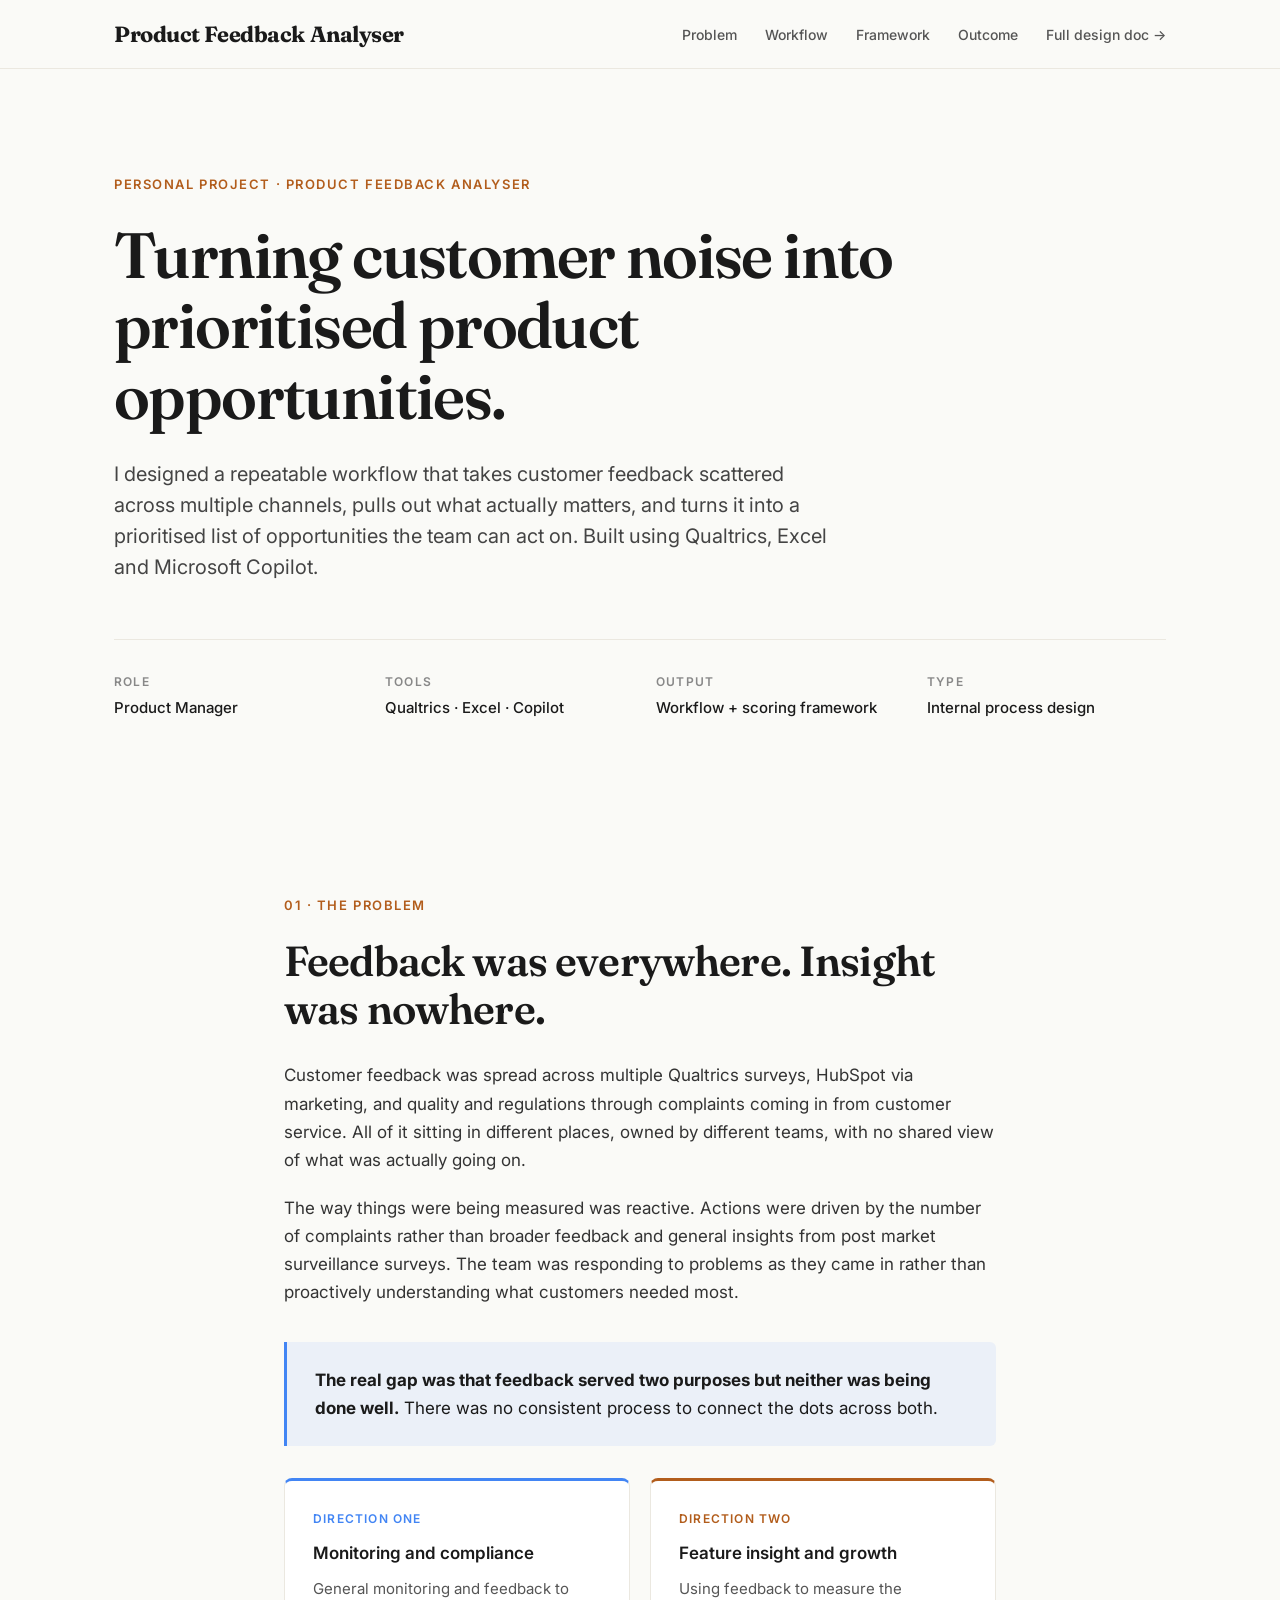
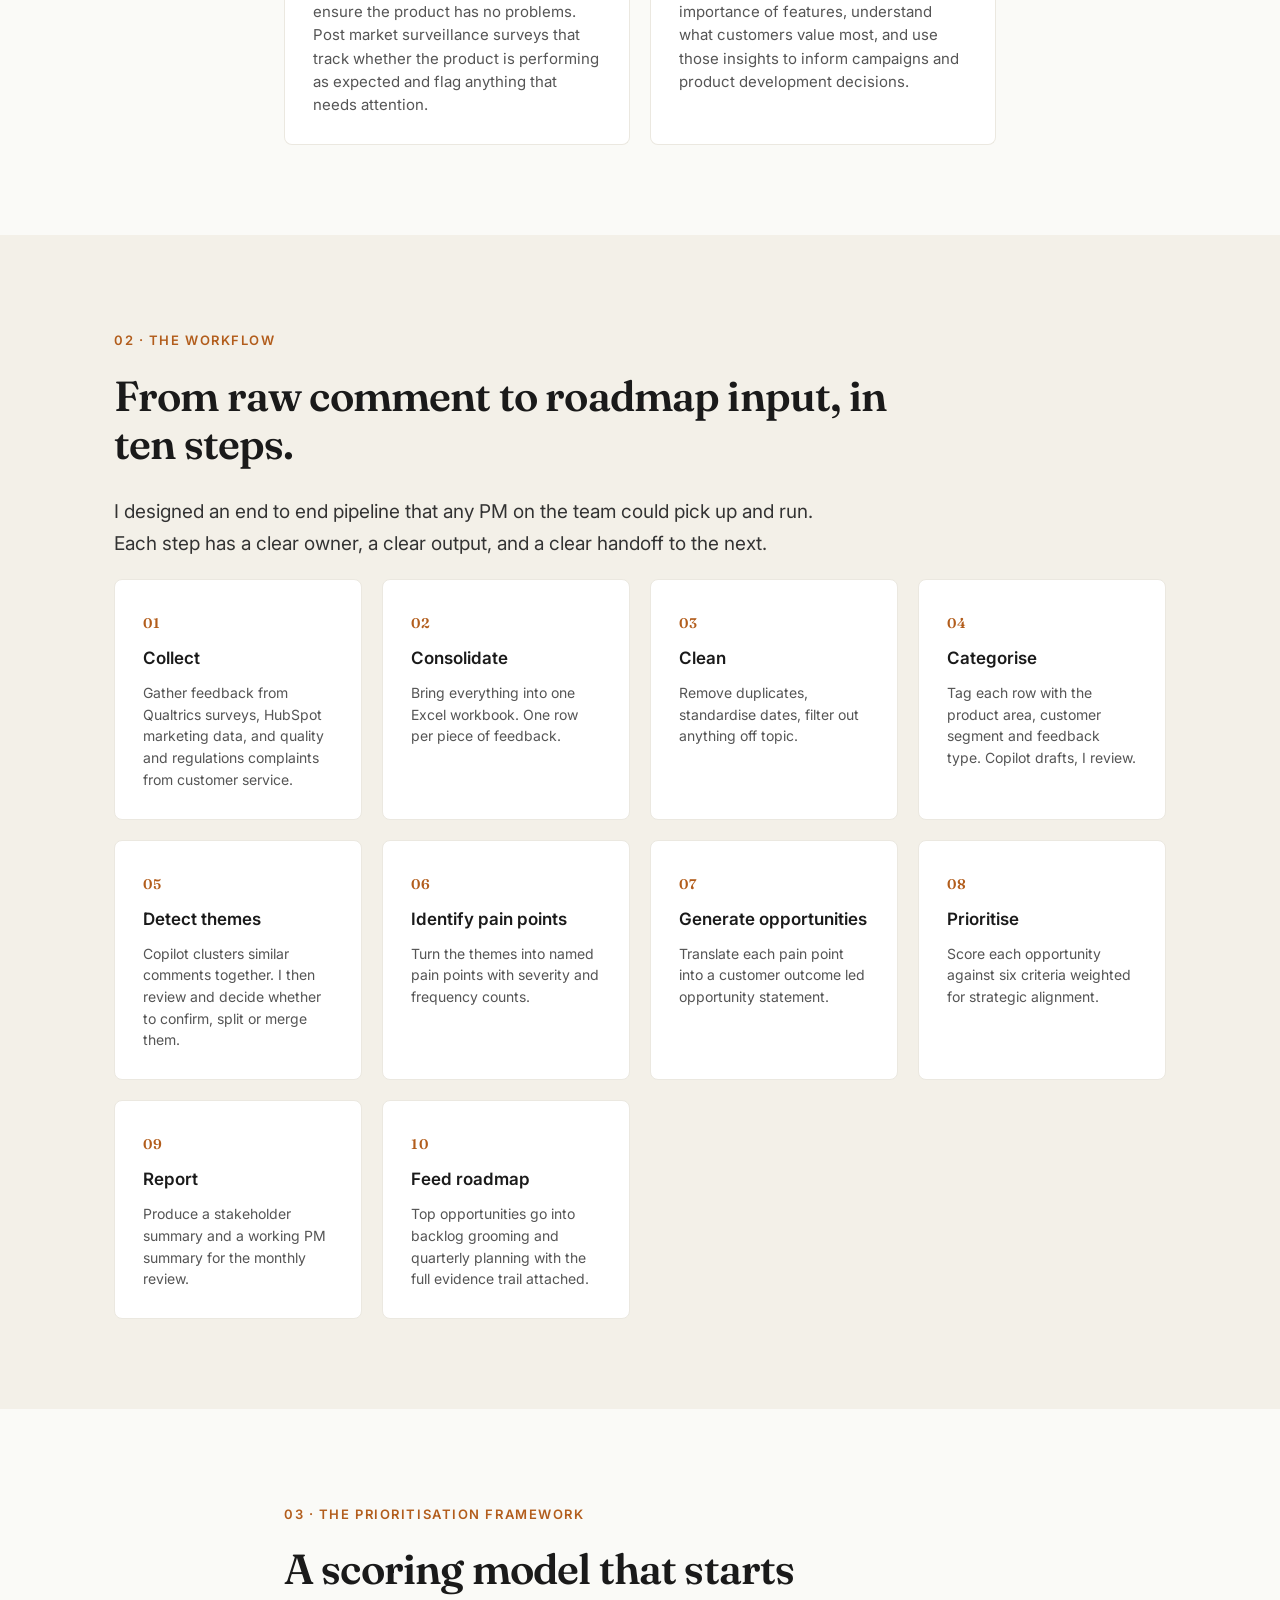
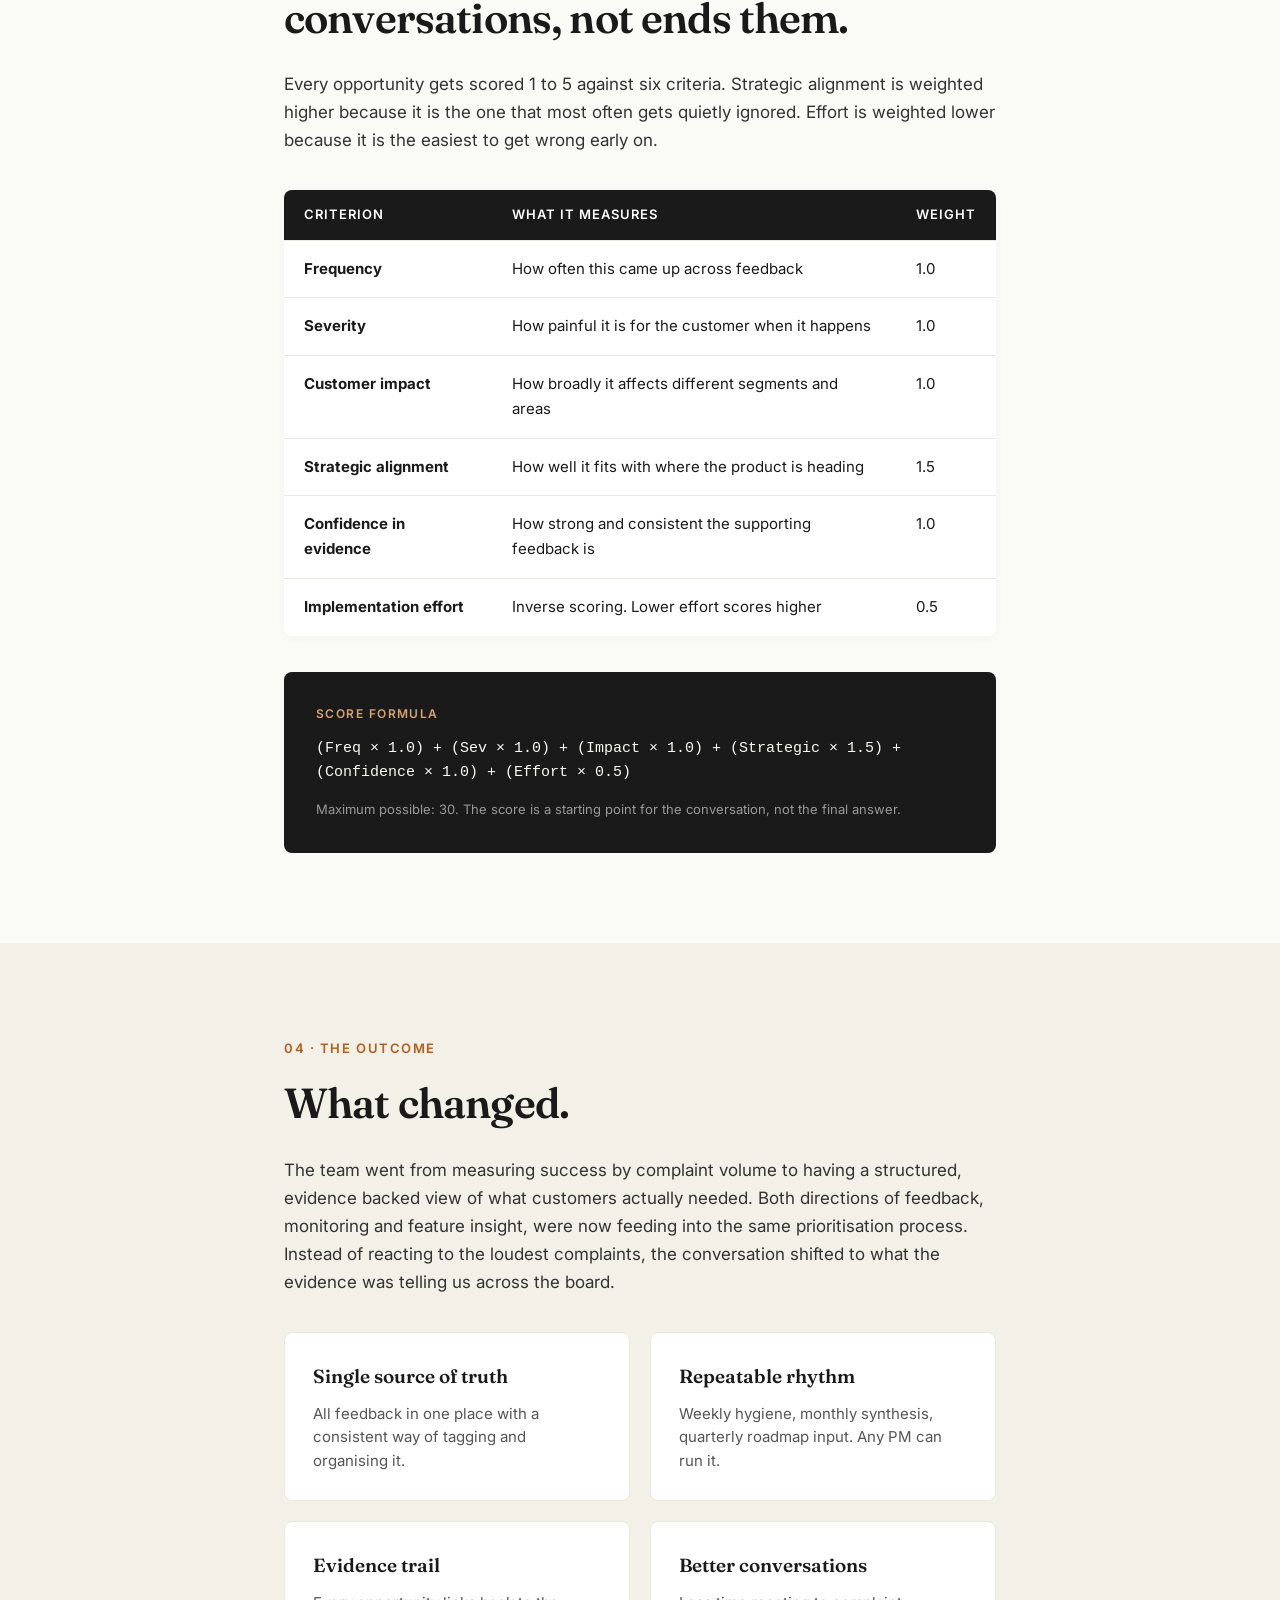
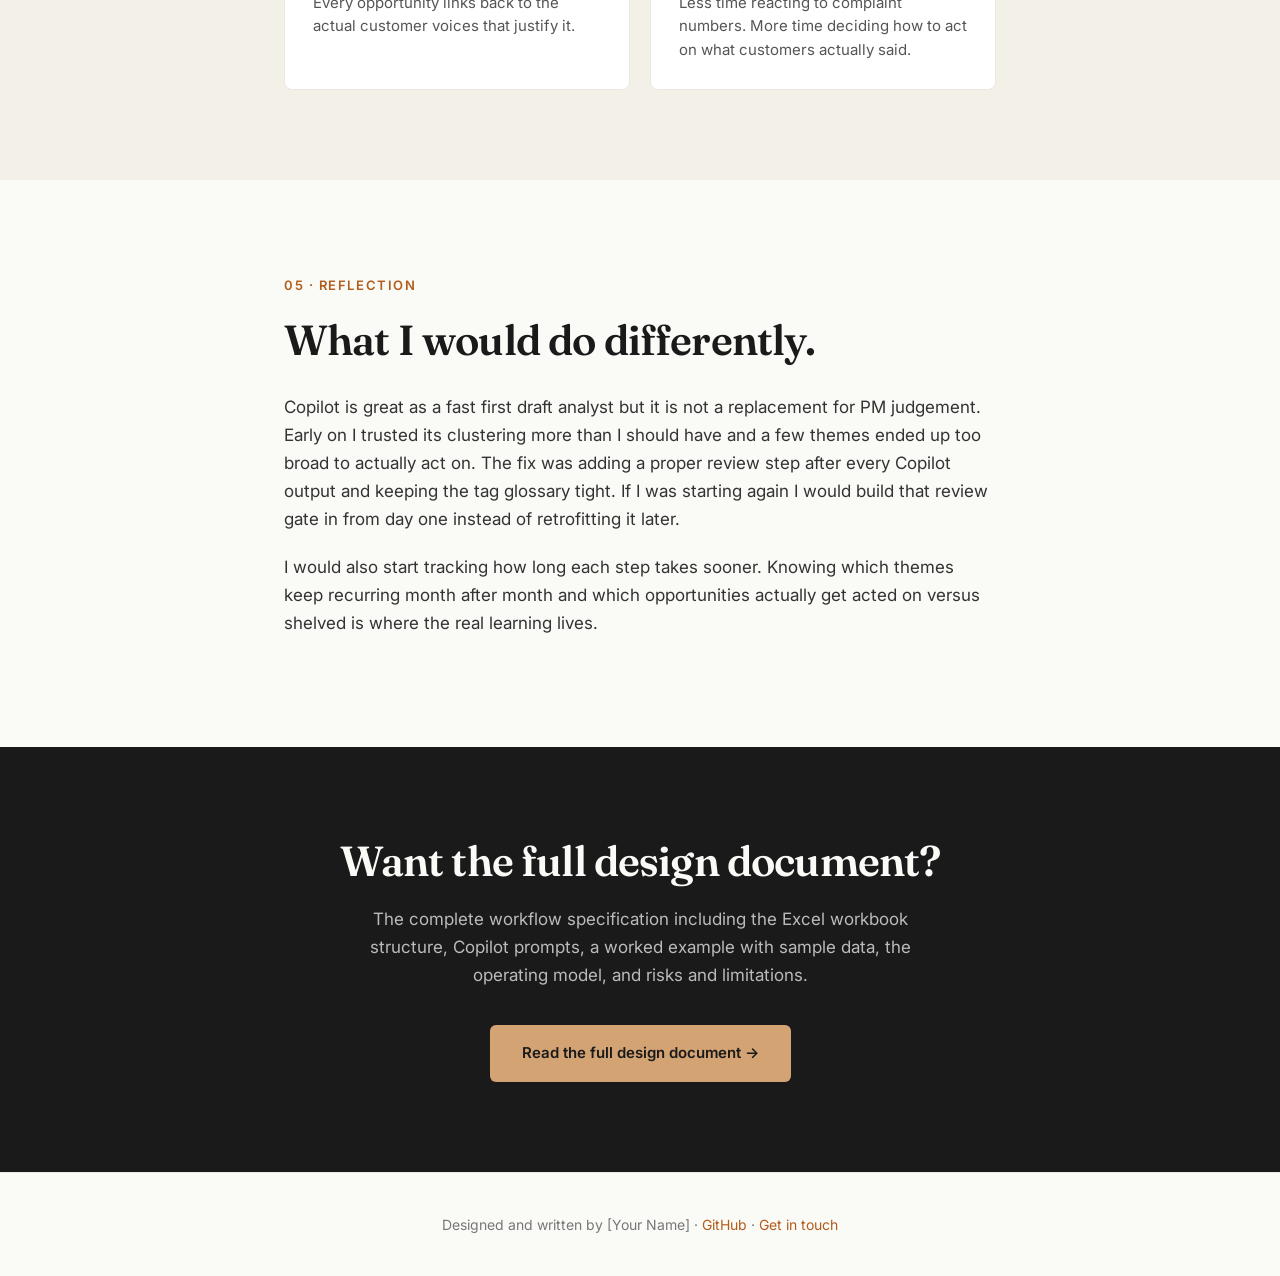
==== commit b393dc49: "Enhance layout styles and refine text content Updated text for clarity and improved CSS styles for b" ====
--- a/index.html
+++ b/index.html
@@ -9,6 +9,63 @@
 <link rel="preconnect" href="https://fonts.gstatic.com" crossorigin>
 <link href="https://fonts.googleapis.com/css2?family=Inter:wght@400;500;600;700&family=Fraunces:opsz,wght@9..144,400;9..144,600;9..144,700&display=swap" rel="stylesheet">
 <link rel="stylesheet" href="style.css">
+<style>
+  .callout-blue {
+    background: rgba(66, 133, 244, 0.08);
+    border-left: 3px solid #4285f4;
+    padding: 24px 28px;
+    margin-top: 36px;
+    font-size: 17px;
+    border-radius: 0 6px 6px 0;
+  }
+  .callout-blue strong { color: #1a1a1a; }
+  .highlight-card {
+    background: linear-gradient(135deg, rgba(66, 133, 244, 0.06), rgba(66, 133, 244, 0.02));
+    border: 1px solid rgba(66, 133, 244, 0.15);
+  }
+  .direction-grid {
+    display: grid;
+    grid-template-columns: 1fr 1fr;
+    gap: 20px;
+    margin-top: 32px;
+  }
+  .direction-card {
+    background: #fff;
+    padding: 28px;
+    border-radius: 8px;
+    border: 1px solid #ebe8e0;
+  }
+  .direction-card.blue-accent {
+    border-top: 3px solid #4285f4;
+  }
+  .direction-card.amber-accent {
+    border-top: 3px solid #b25d1c;
+  }
+  .direction-card h3 {
+    font-size: 17px;
+    font-weight: 600;
+    margin-bottom: 10px;
+    color: #1a1a1a;
+  }
+  .direction-card p {
+    font-size: 15px;
+    color: #555;
+    margin: 0;
+    line-height: 1.55;
+  }
+  .direction-label {
+    font-size: 12px;
+    font-weight: 600;
+    text-transform: uppercase;
+    letter-spacing: 0.1em;
+    margin-bottom: 10px;
+  }
+  .direction-label.blue { color: #4285f4; }
+  .direction-label.amber { color: #b25d1c; }
+  @media (max-width: 640px) {
+    .direction-grid { grid-template-columns: 1fr; }
+  }
+</style>
 </head>
 <body>
 
@@ -31,7 +88,7 @@
   <div class="container">
     <span class="eyebrow">Personal project · Product Feedback Analyser</span>
     <h1>Turning customer noise into prioritised product opportunities.</h1>
-    <p class="lede">I designed a repeatable workflow that takes customer feedback from multiple channels, pulls out what actually matters, and turns it into a prioritised list of opportunities the team can act on. Built using Qualtrics, Excel and Microsoft Copilot.</p>
+    <p class="lede">I designed a repeatable workflow that takes customer feedback scattered across multiple channels, pulls out what actually matters, and turns it into a prioritised list of opportunities the team can act on. Built using Qualtrics, Excel and Microsoft Copilot.</p>
     <div class="meta-grid">
       <div><span class="meta-label">Role</span><span class="meta-value">Product Manager</span></div>
       <div><span class="meta-label">Tools</span><span class="meta-value">Qualtrics · Excel · Copilot</span></div>
@@ -45,10 +102,24 @@
   <div class="container narrow">
     <span class="section-tag">01 · The problem</span>
     <h2>Feedback was everywhere. Insight was nowhere.</h2>
-    <p>Customer feedback was coming in from surveys, support tickets, sales conversations and app reviews. All of it was sitting in different tools, owned by different people. Nobody had a clear picture of what customers were actually struggling with the most.</p>
-    <p>The team was making roadmap decisions based on gut feel or whoever spoke loudest in the last meeting. Not because they didn't care about customer feedback, but because there was no practical way to pull it all together and make sense of it at scale.</p>
-    <div class="callout">
-      <strong>The problem wasn't a lack of feedback.</strong> It was that there was no repeatable way to synthesise it, prioritise it, and turn it into decisions.
+    <p>Customer feedback was spread across multiple Qualtrics surveys, HubSpot via marketing, and quality and regulations through complaints coming in from customer service. All of it sitting in different places, owned by different teams, with no shared view of what was actually going on.</p>
+    <p>The way things were being measured was reactive. Actions were driven by the number of complaints rather than broader feedback and general insights from post market surveillance surveys. The team was responding to problems as they came in rather than proactively understanding what customers needed most.</p>
+
+    <div class="callout-blue">
+      <strong>The real gap was that feedback served two purposes but neither was being done well.</strong> There was no consistent process to connect the dots across both.
+    </div>
+
+    <div class="direction-grid">
+      <div class="direction-card blue-accent">
+        <div class="direction-label blue">Direction one</div>
+        <h3>Monitoring and compliance</h3>
+        <p>General monitoring and feedback to ensure the product has no problems. Post market surveillance surveys that track whether the product is performing as expected and flag anything that needs attention.</p>
+      </div>
+      <div class="direction-card amber-accent">
+        <div class="direction-label amber">Direction two</div>
+        <h3>Feature insight and growth</h3>
+        <p>Using feedback to measure the importance of features, understand what customers value most, and use those insights to inform campaigns and product development decisions.</p>
+      </div>
     </div>
   </div>
 </section>
@@ -60,7 +131,7 @@
     <p class="section-intro">I designed an end to end pipeline that any PM on the team could pick up and run. Each step has a clear owner, a clear output, and a clear handoff to the next.</p>
 
     <div class="workflow-grid">
-      <div class="workflow-step"><span class="step-num">01</span><h3>Collect</h3><p>Gather feedback from Qualtrics surveys, support exports, app store reviews and interview notes.</p></div>
+      <div class="workflow-step"><span class="step-num">01</span><h3>Collect</h3><p>Gather feedback from Qualtrics surveys, HubSpot marketing data, and quality and regulations complaints from customer service.</p></div>
       <div class="workflow-step"><span class="step-num">02</span><h3>Consolidate</h3><p>Bring everything into one Excel workbook. One row per piece of feedback.</p></div>
       <div class="workflow-step"><span class="step-num">03</span><h3>Clean</h3><p>Remove duplicates, standardise dates, filter out anything off topic.</p></div>
       <div class="workflow-step"><span class="step-num">04</span><h3>Categorise</h3><p>Tag each row with the product area, customer segment and feedback type. Copilot drafts, I review.</p></div>
@@ -104,13 +175,13 @@
   <div class="container narrow">
     <span class="section-tag">04 · The outcome</span>
     <h2>What changed.</h2>
-    <p>The team went from making prioritisation decisions based on assumptions to having a clear, evidence backed process. Every opportunity in the backlog could be traced right back to the original customer comments that produced it. Instead of debating what customers might want, the conversation became about what to do with what they actually told us.</p>
+    <p>The team went from measuring success by complaint volume to having a structured, evidence backed view of what customers actually needed. Both directions of feedback, monitoring and feature insight, were now feeding into the same prioritisation process. Instead of reacting to the loudest complaints, the conversation shifted to what the evidence was telling us across the board.</p>
 
     <div class="outcome-grid">
       <div class="outcome-card"><h3>Single source of truth</h3><p>All feedback in one place with a consistent way of tagging and organising it.</p></div>
       <div class="outcome-card"><h3>Repeatable rhythm</h3><p>Weekly hygiene, monthly synthesis, quarterly roadmap input. Any PM can run it.</p></div>
       <div class="outcome-card"><h3>Evidence trail</h3><p>Every opportunity links back to the actual customer voices that justify it.</p></div>
-      <div class="outcome-card"><h3>Better conversations</h3><p>Less time arguing about what to build. More time deciding how to act on what customers said.</p></div>
+      <div class="outcome-card"><h3>Better conversations</h3><p>Less time reacting to complaint numbers. More time deciding how to act on what customers actually said.</p></div>
     </div>
   </div>
 </section>
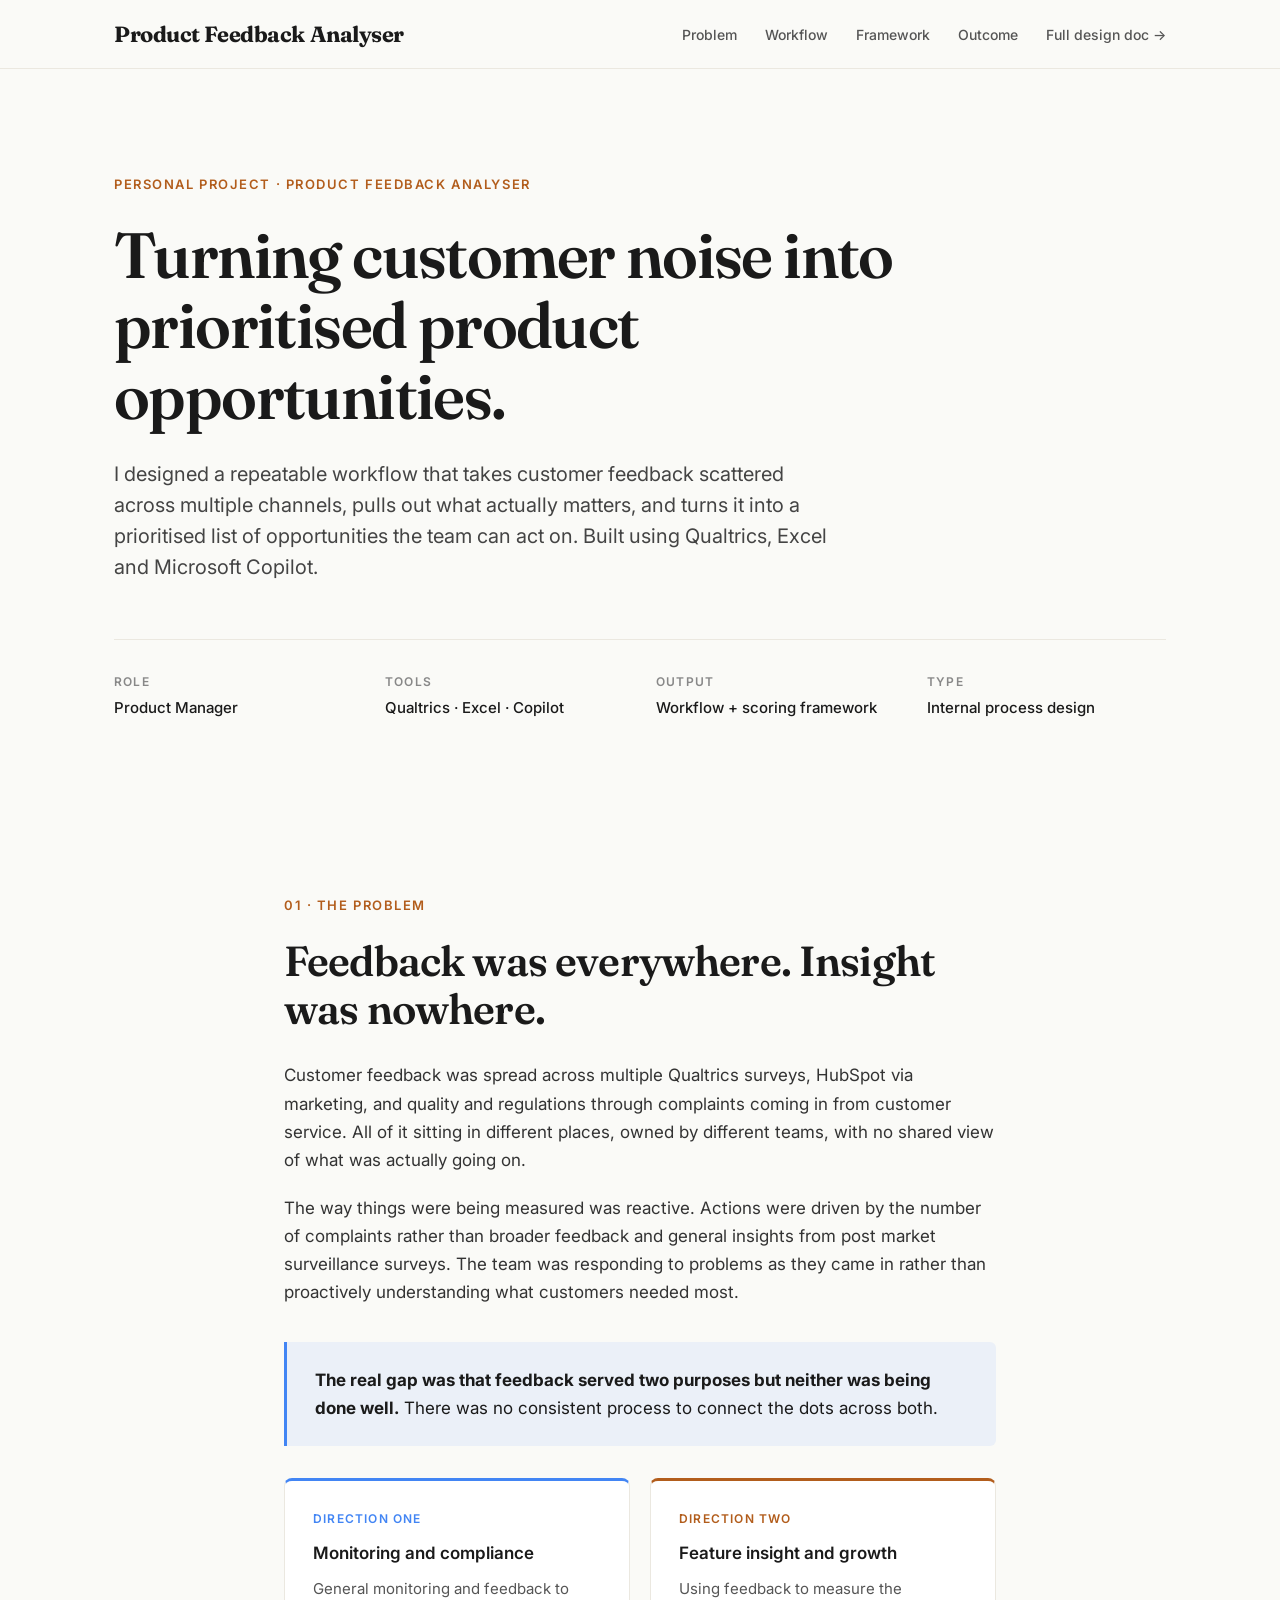
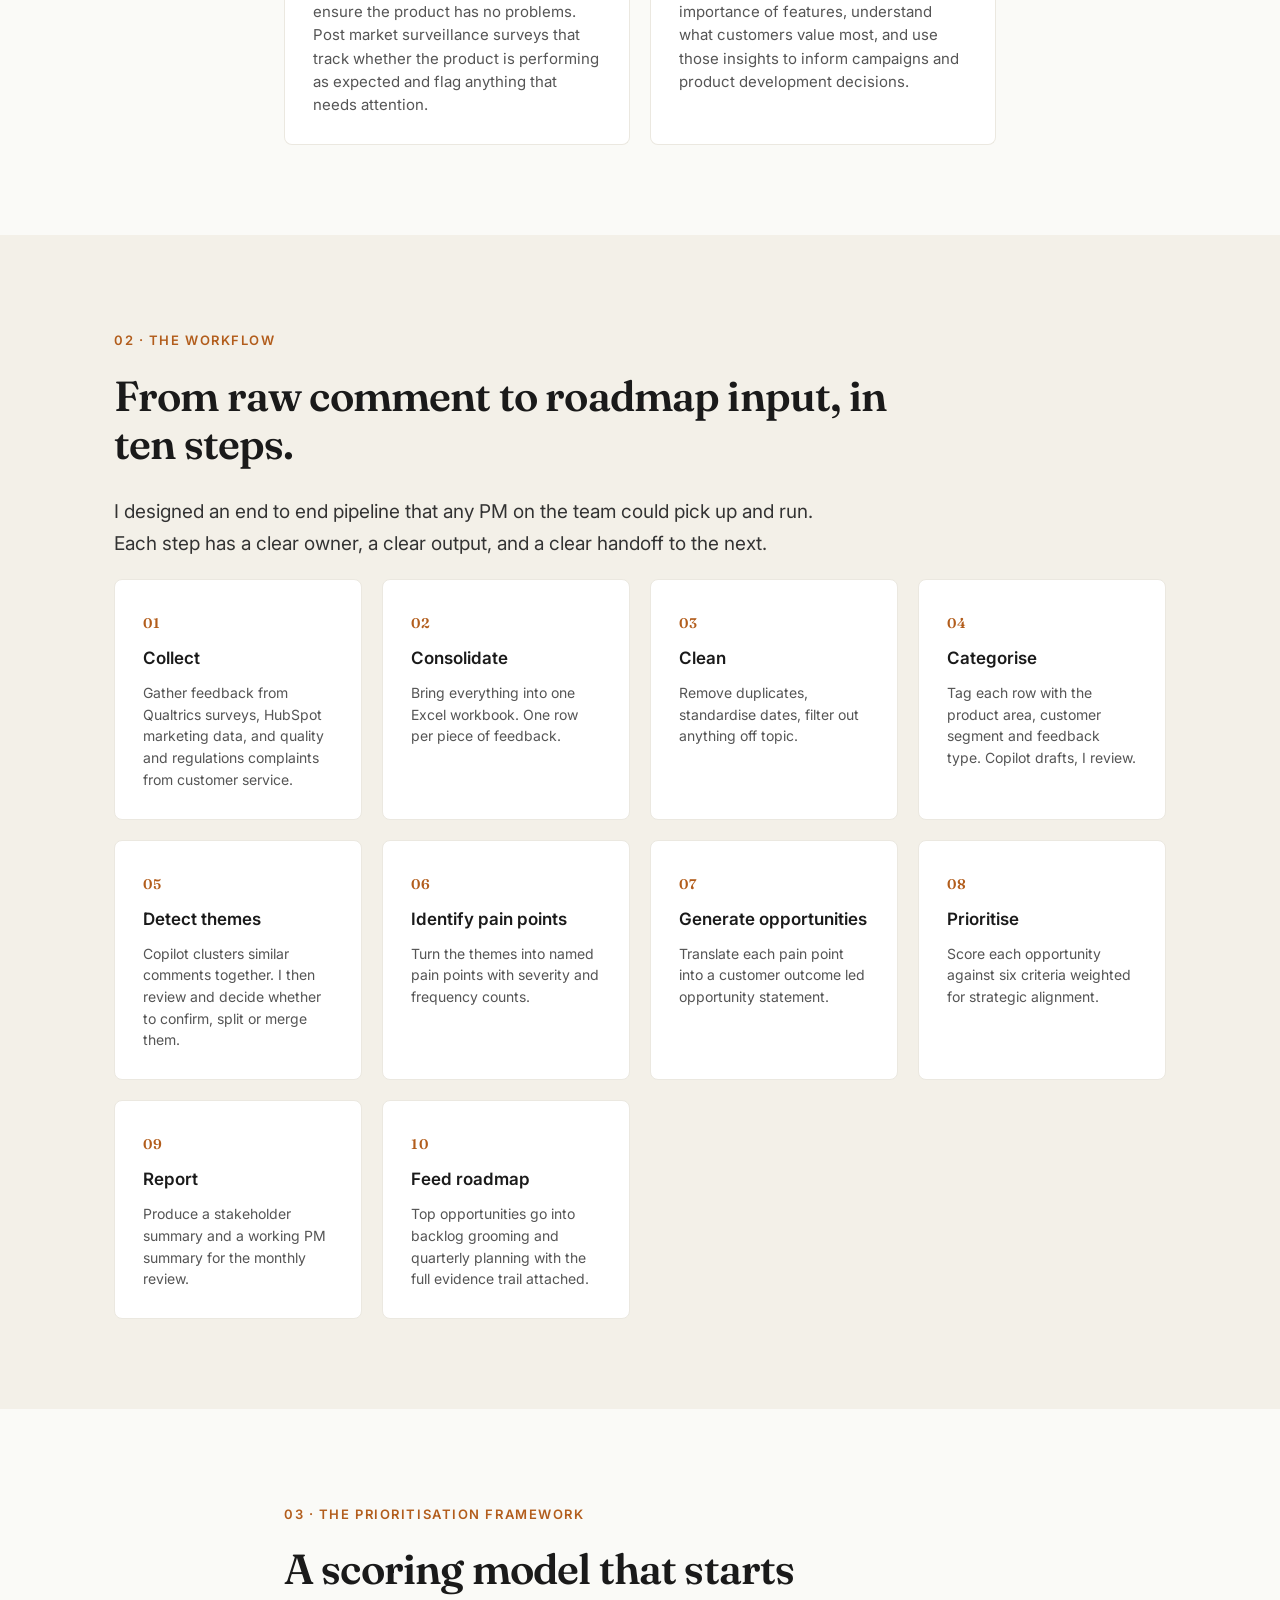
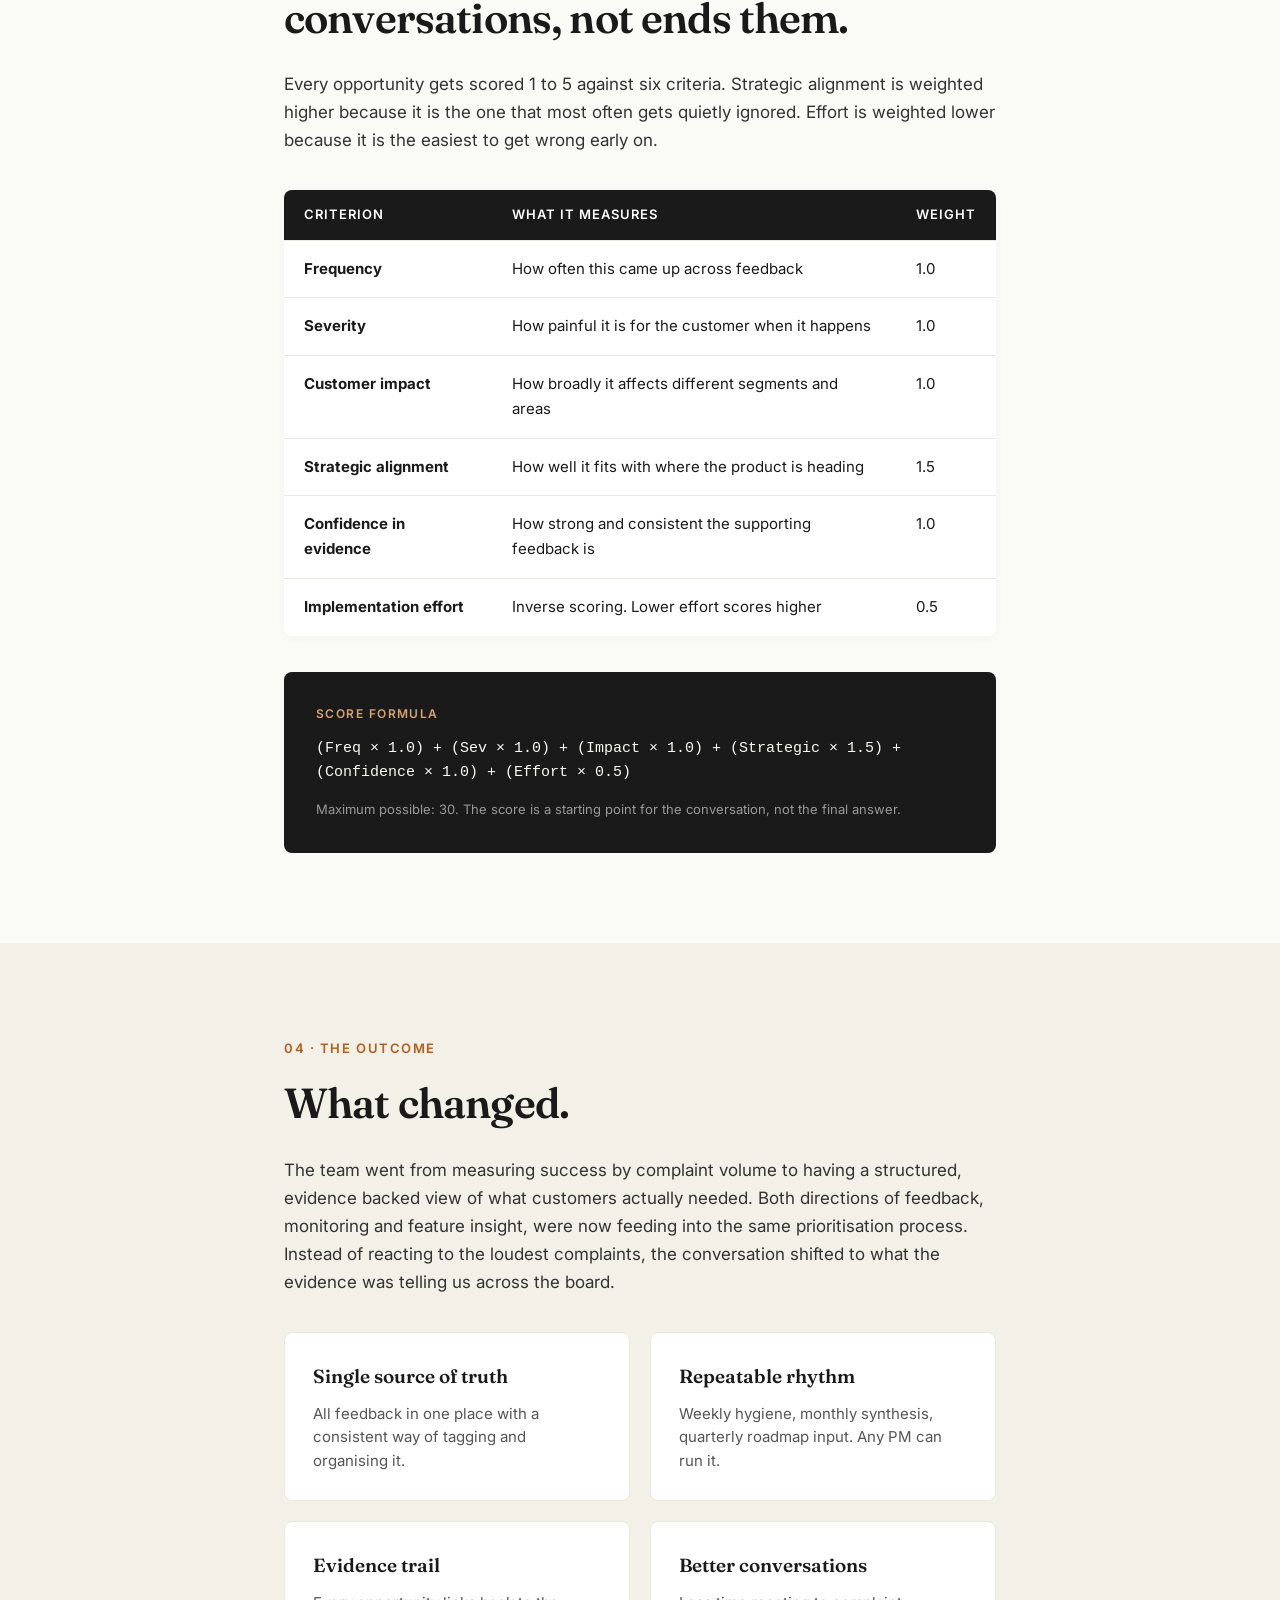
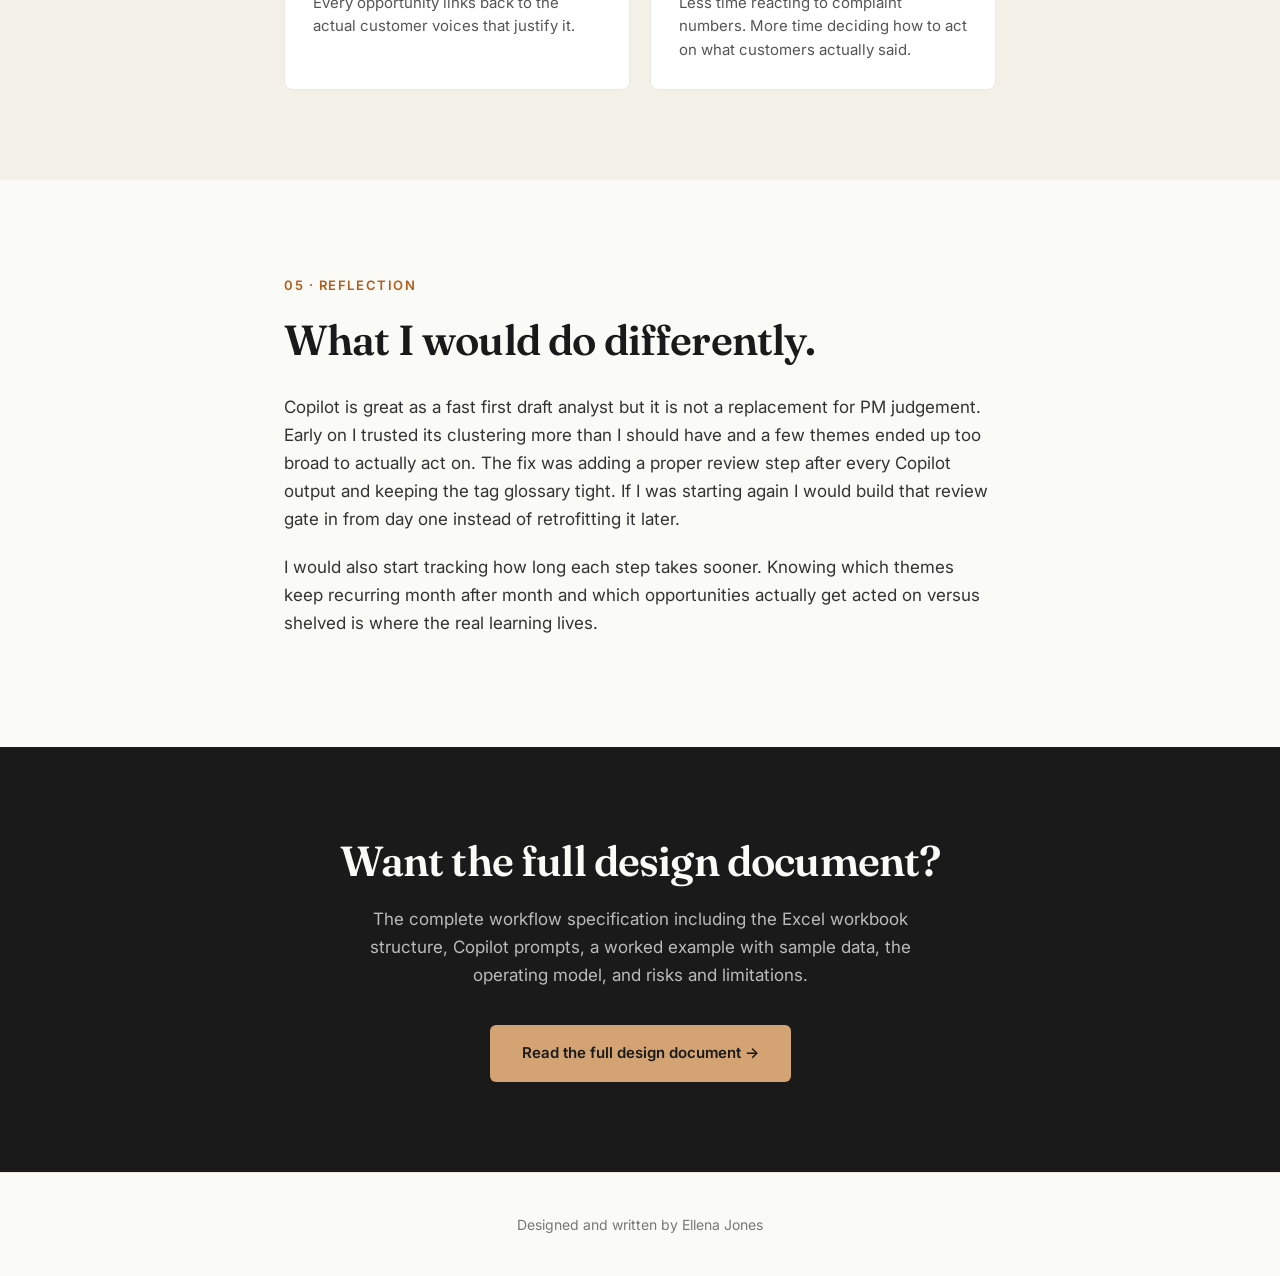
==== commit 112c1688: "Update footer with author name" ====
--- a/index.html
+++ b/index.html
@@ -207,7 +207,7 @@
 
 <footer class="site-footer">
   <div class="container">
-    <p>Designed and written by [Your Name] · <a href="https://github.com/[your-username]">GitHub</a> · <a href="mailto:[your-email]">Get in touch</a></p>
+        <p>Designed and written by Ellena Jones</p>
   </div>
 </footer>
 
